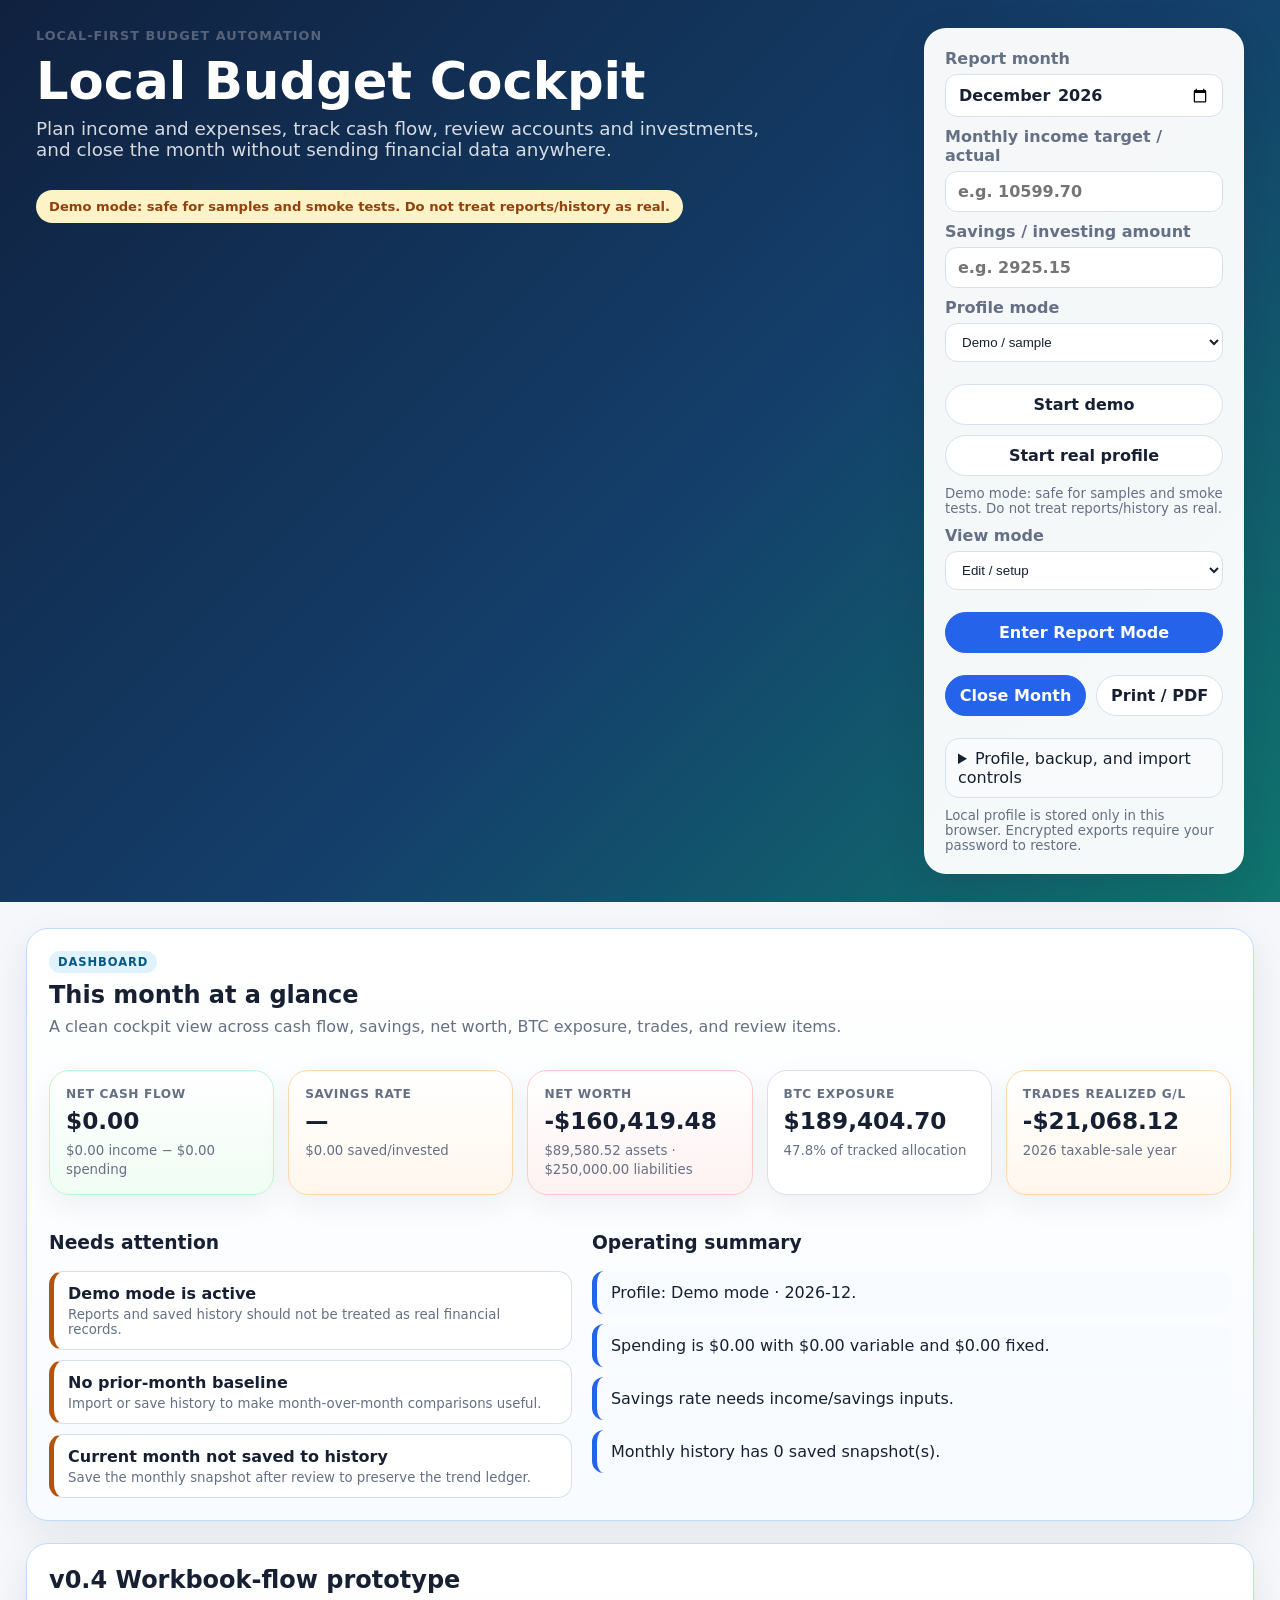
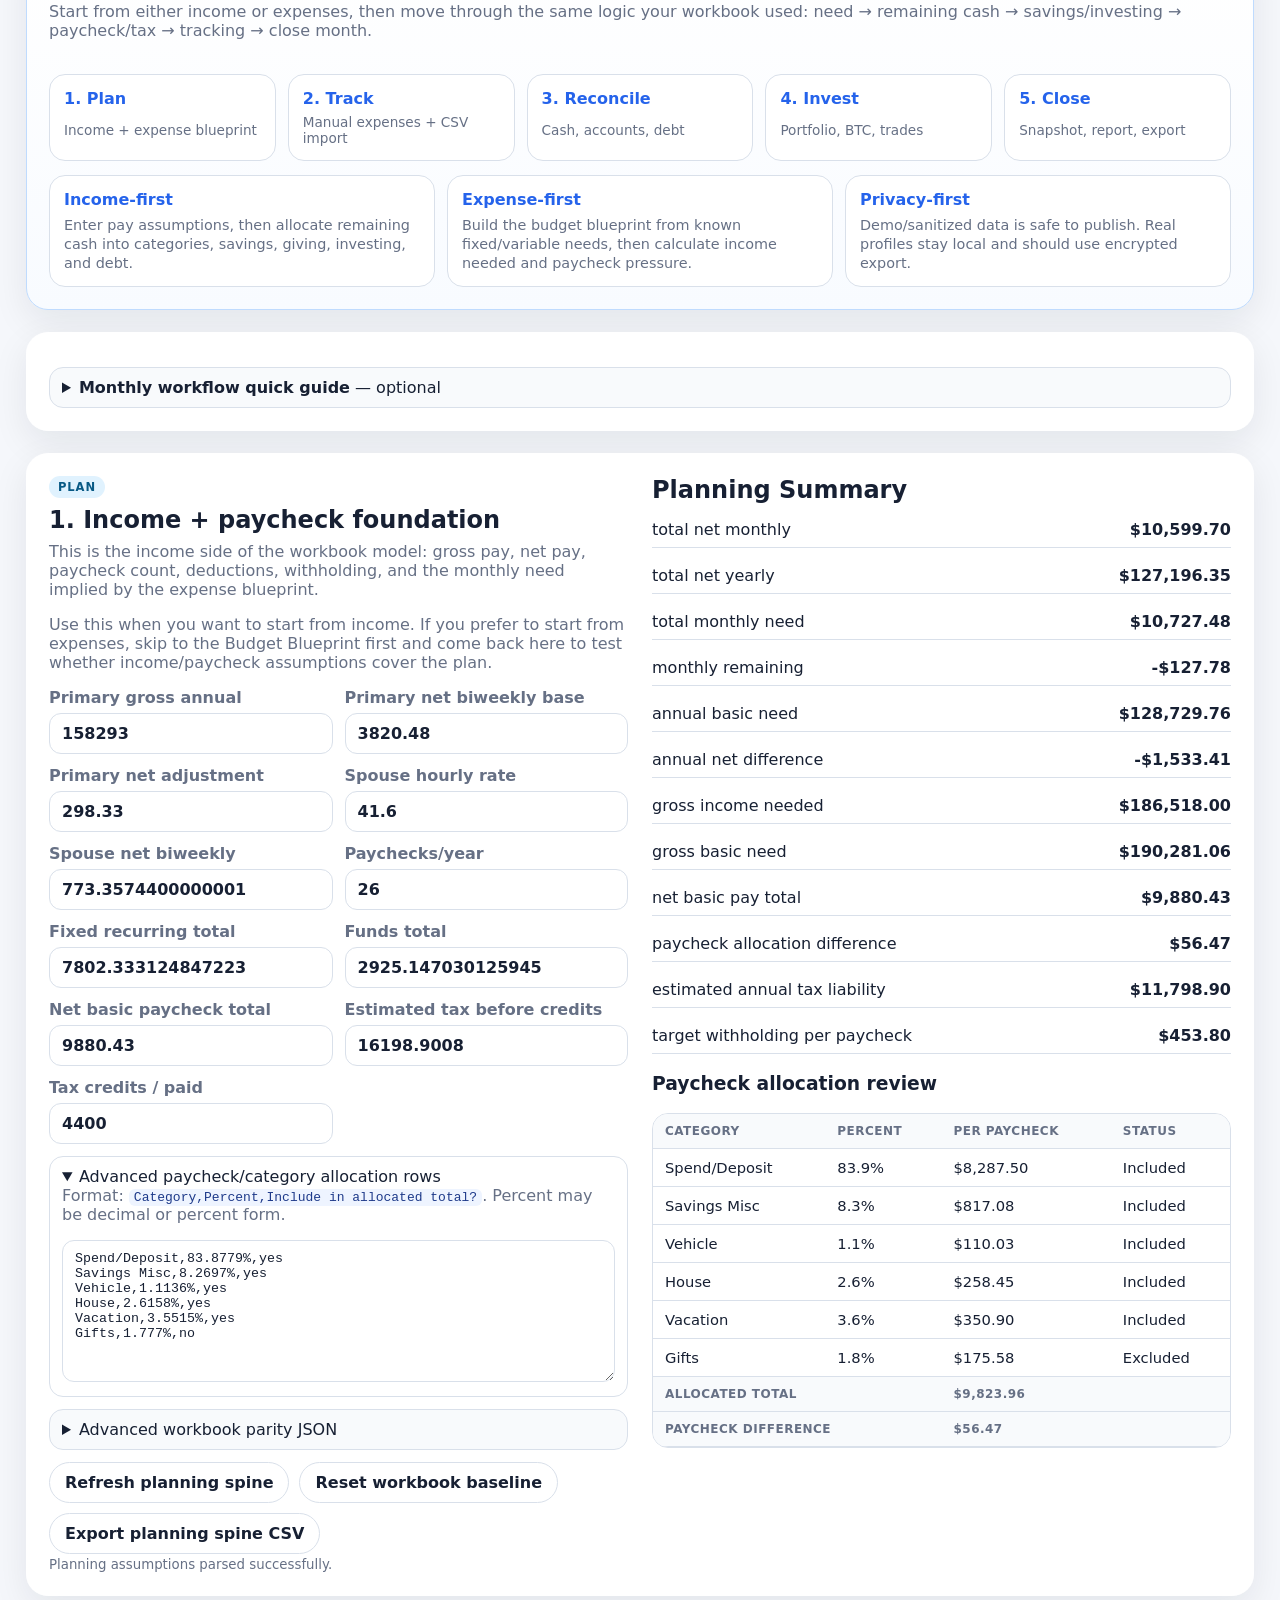
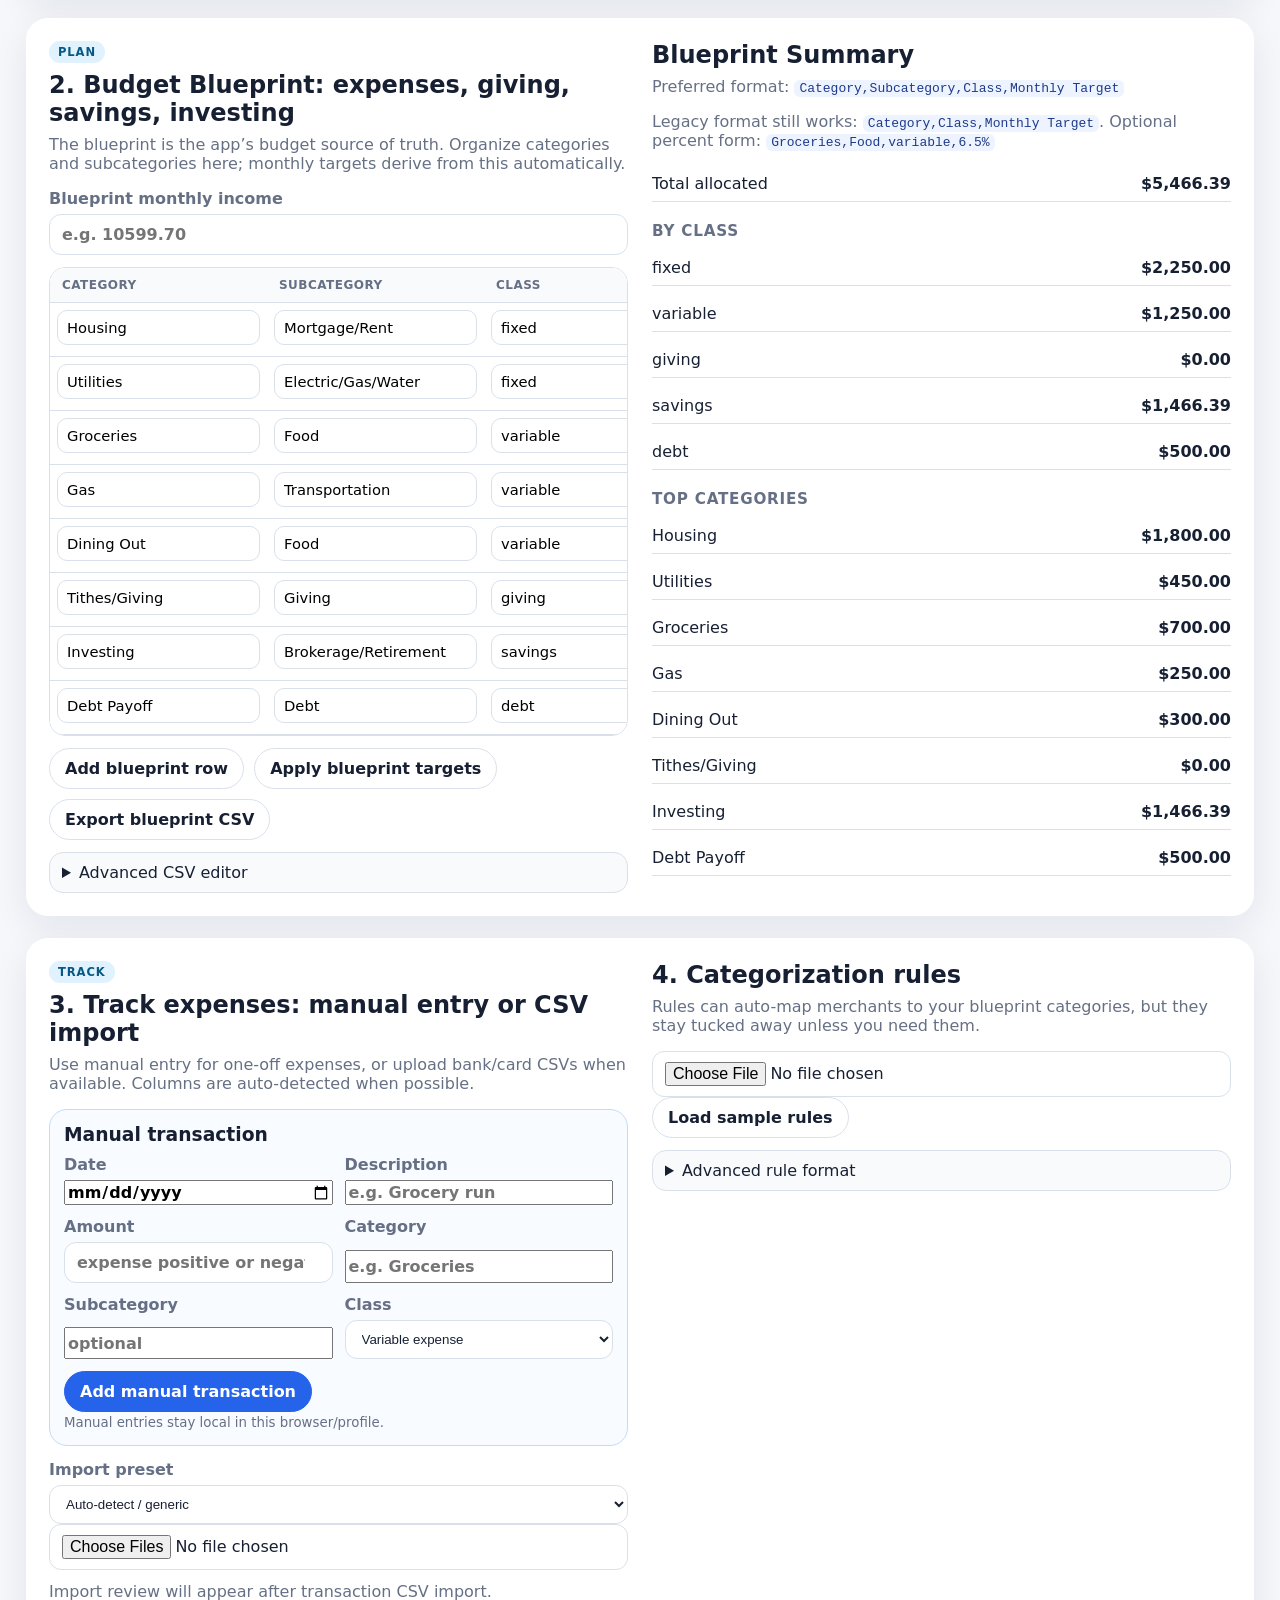
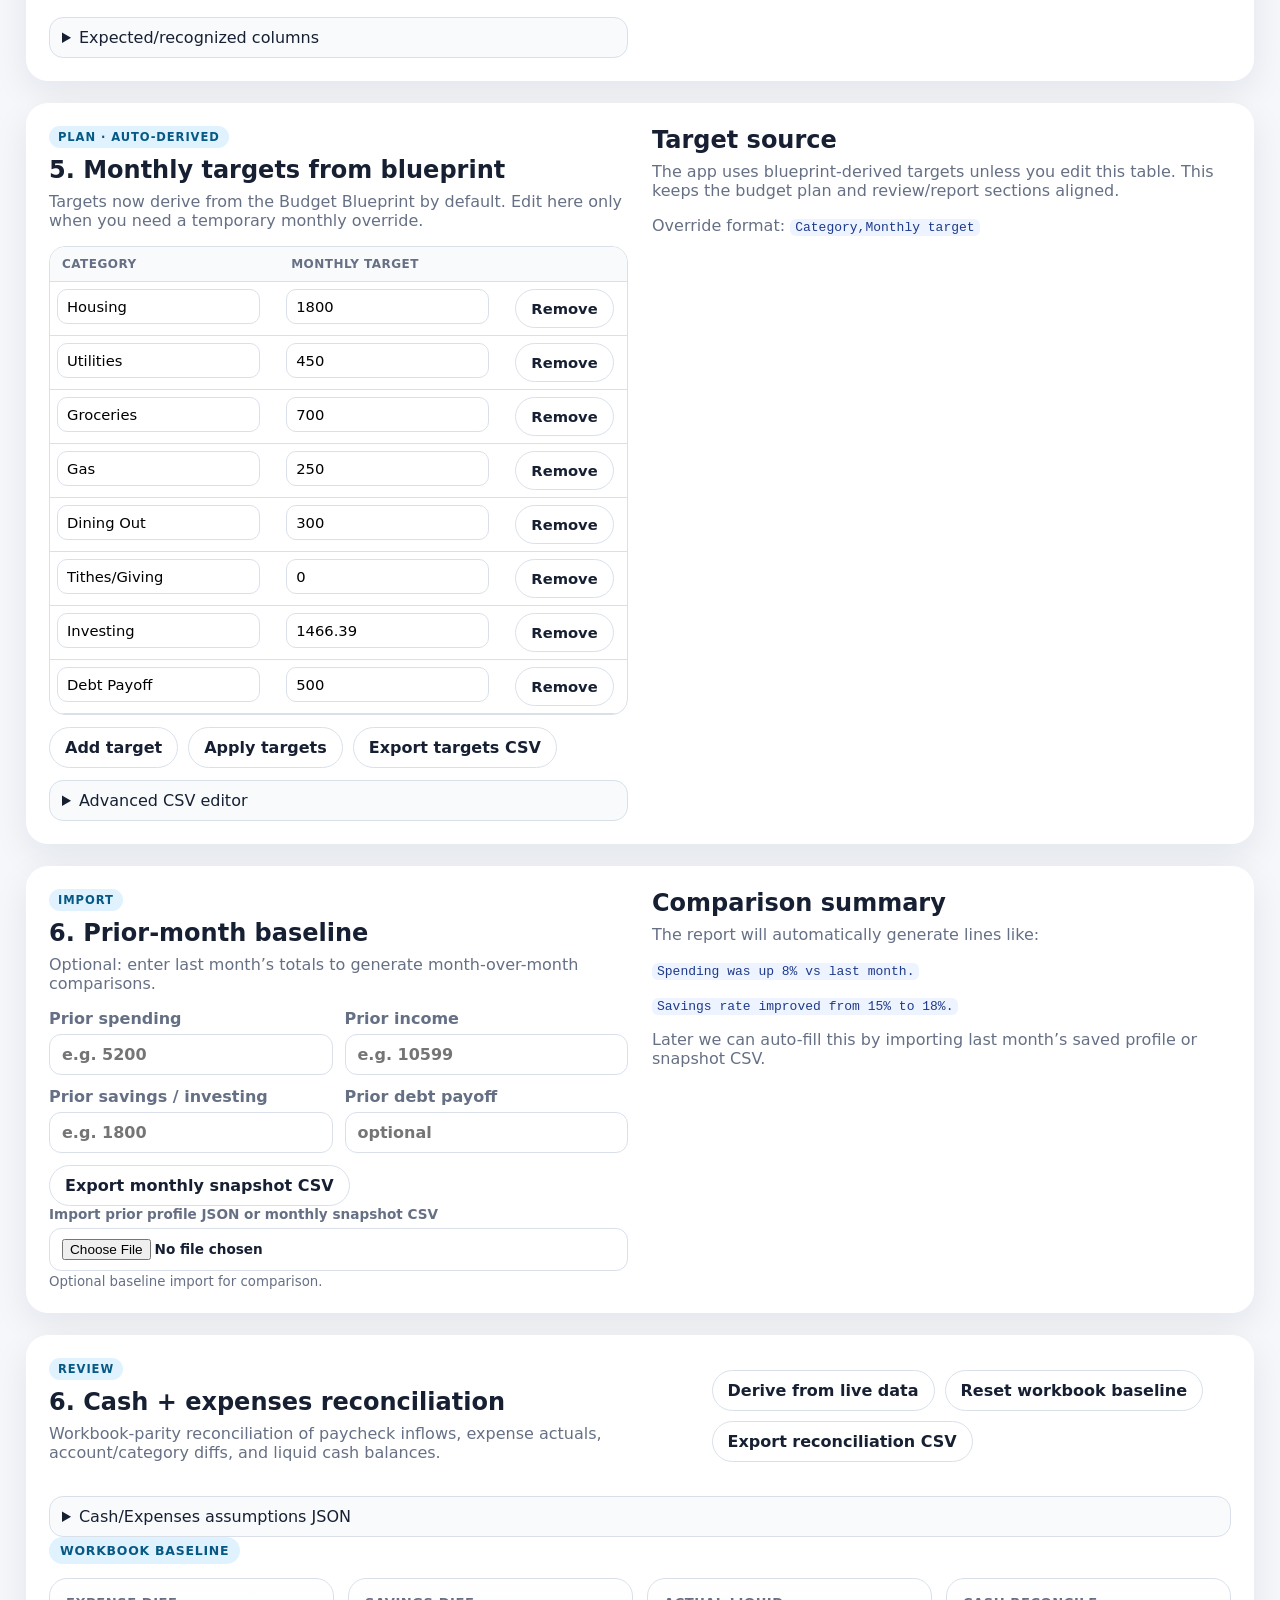
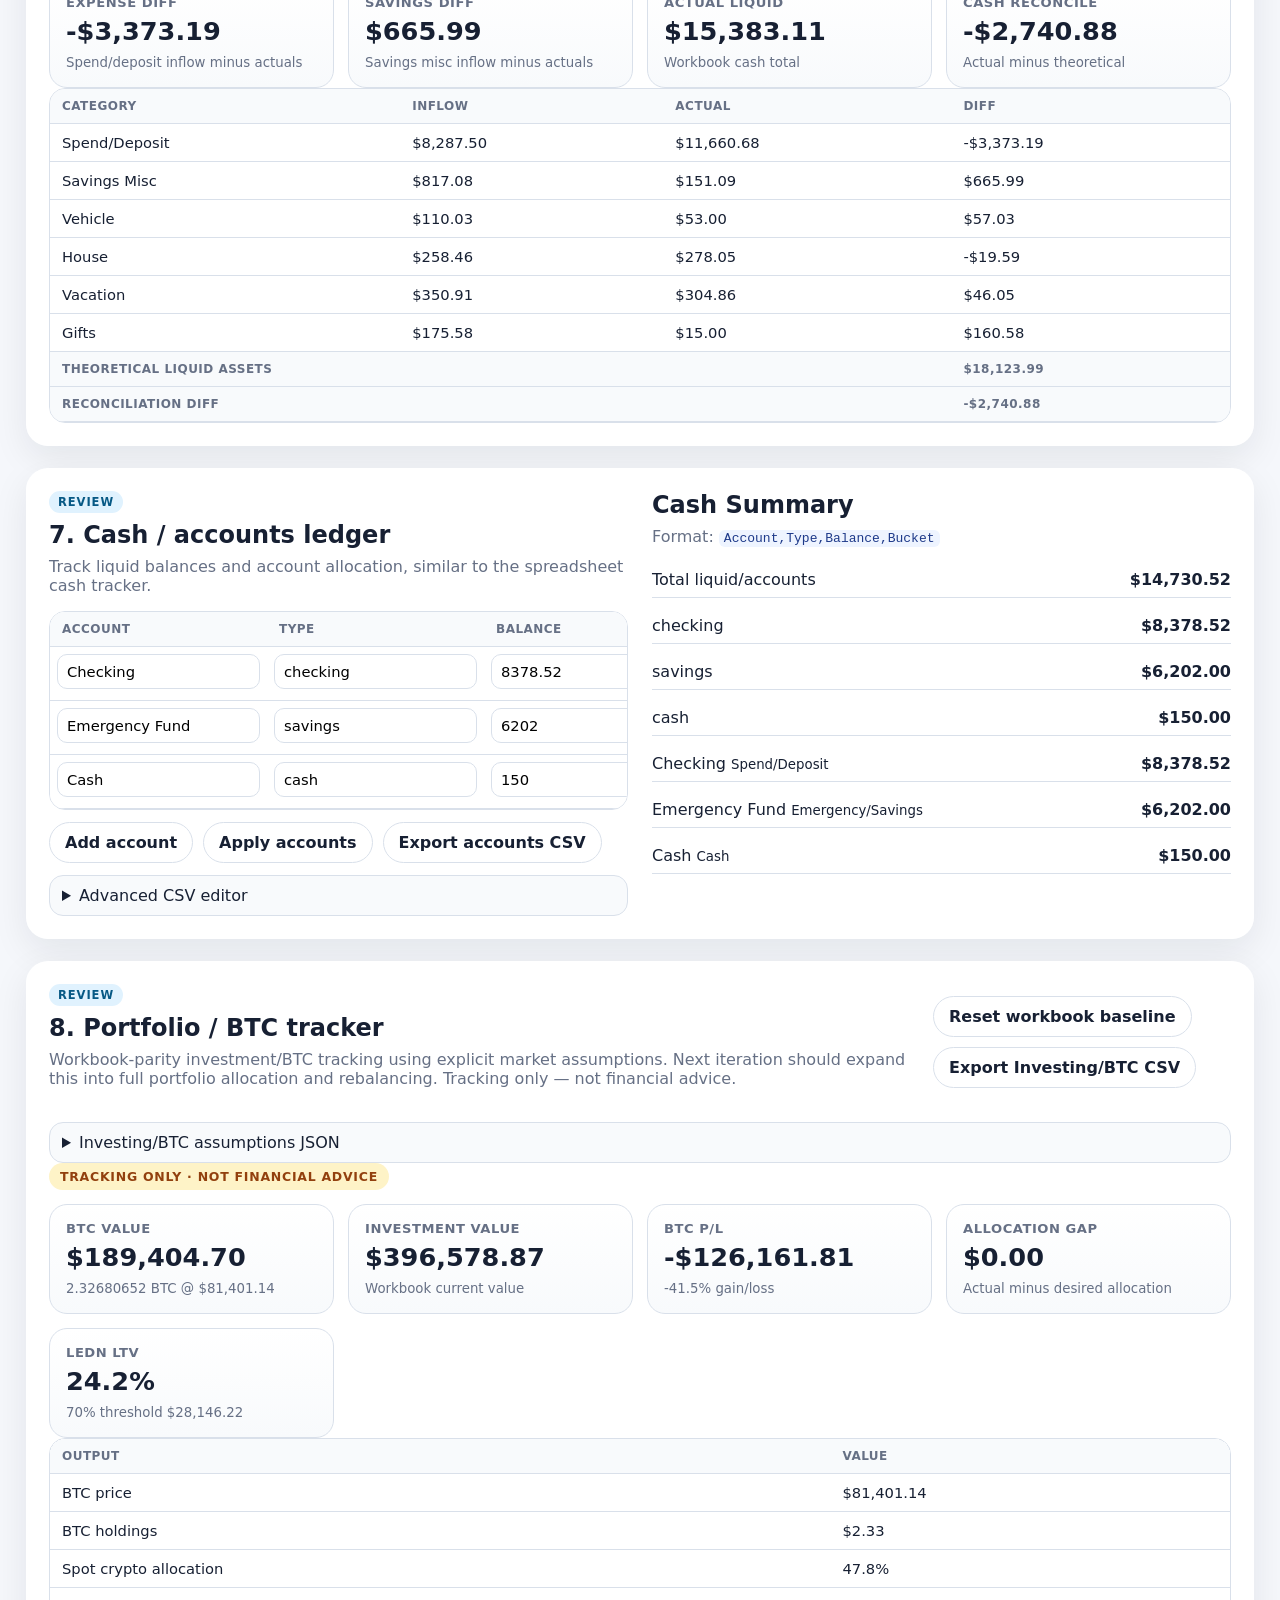
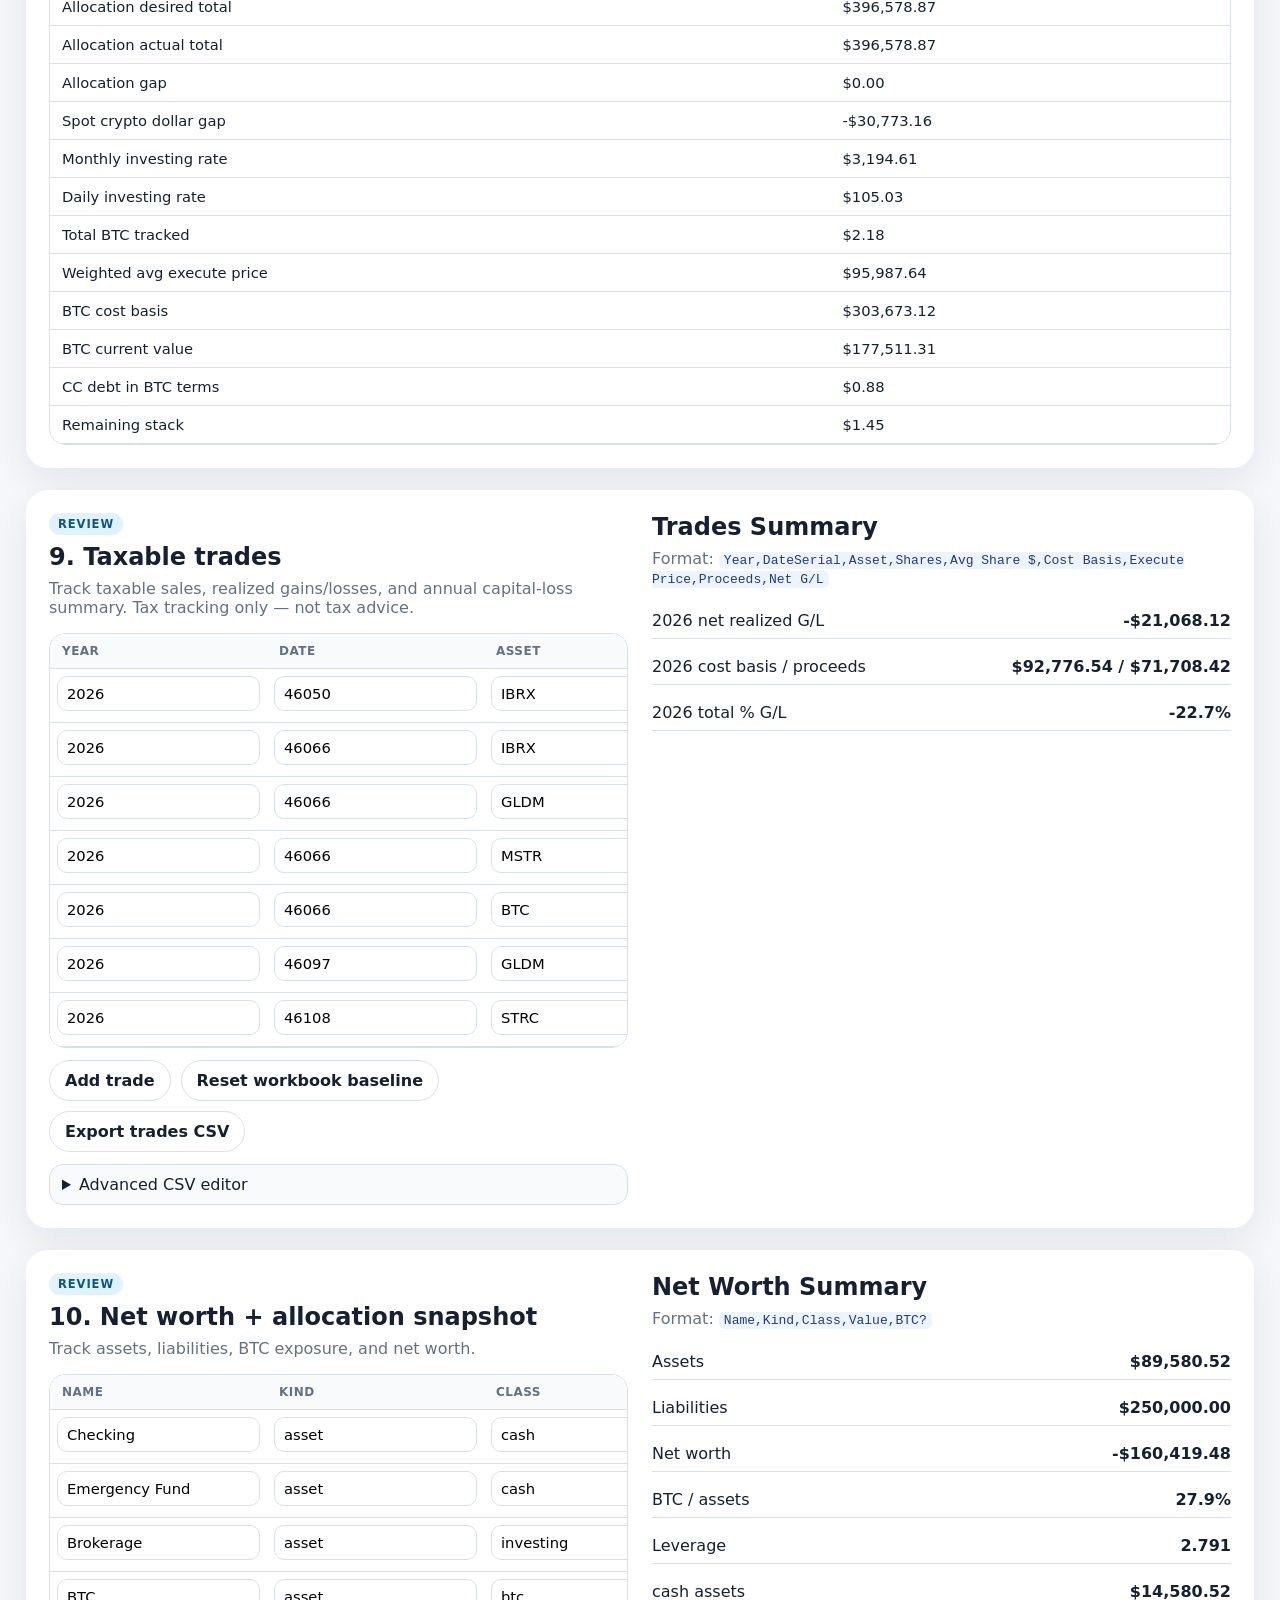
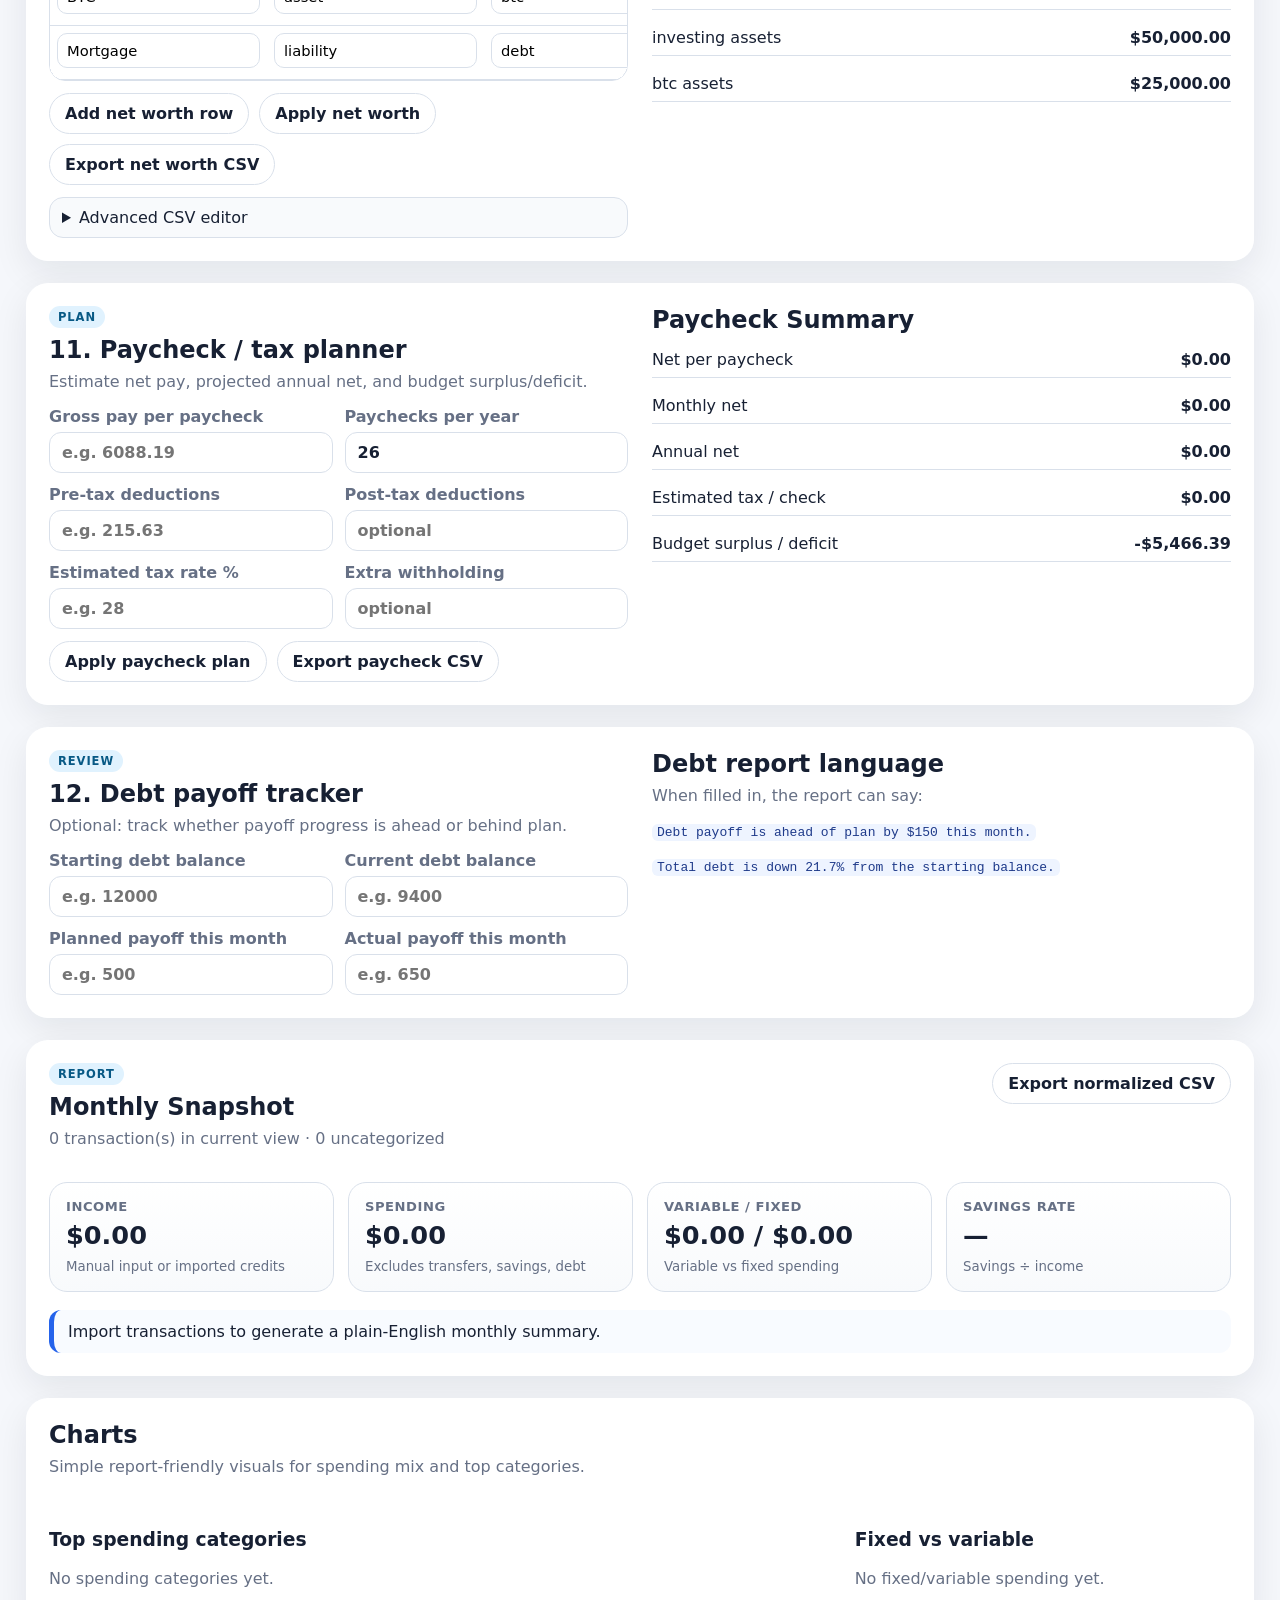
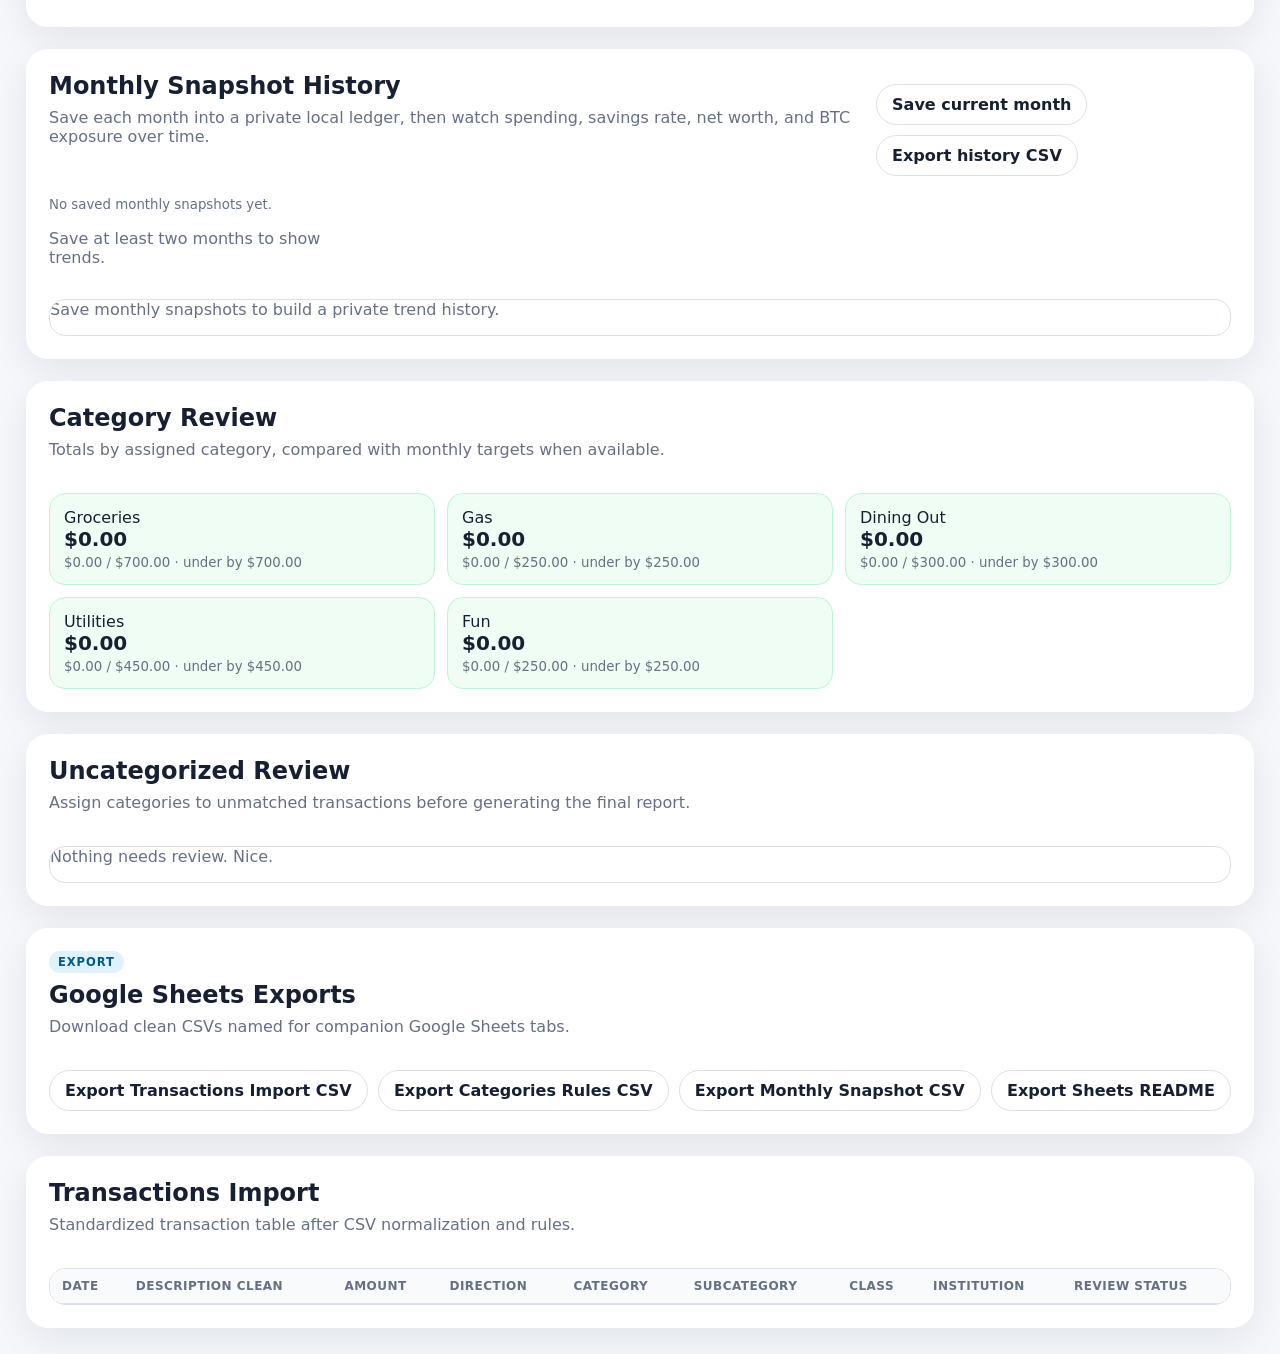
==== app/index.html @ e35a7cdb "Publish sanitized budget prototype v0.4" ====
<!doctype html>
<html lang="en">
<head>
  <meta charset="utf-8" />
  <meta name="viewport" content="width=device-width, initial-scale=1" />
  <title>Local Budget Cockpit</title>
  <link rel="stylesheet" href="./styles.css" />
</head>
<body>
  <header class="hero">
    <div>
      <p class="eyebrow">Local-first budget automation</p>
      <h1>Local Budget Cockpit</h1>
      <p class="lede">Plan income and expenses, track cash flow, review accounts and investments, and close the month without sending financial data anywhere.</p>
      <div id="profileModeBanner" class="mode-banner demo">Demo mode · sample data only</div>
    </div>
    <div class="hero-card">
      <label>Report month
        <input id="reportMonth" type="month" />
      </label>
      <label>Monthly income target / actual
        <input id="incomeInput" type="number" step="0.01" placeholder="e.g. 10599.70" />
      </label>
      <label>Savings / investing amount
        <input id="savingsInput" type="number" step="0.01" placeholder="e.g. 2925.15" />
      </label>
      <label>Profile mode
        <select id="profileModeSelect">
          <option value="demo">Demo / sample</option>
          <option value="real">Real profile</option>
          <option value="workbook_baseline">Workbook baseline</option>
        </select>
      </label>
      <div class="button-row persistence-actions">
        <button id="startDemoProfile">Start demo</button>
        <button id="startRealProfile">Start real profile</button>
      </div>
      <small id="profileModeHint" class="save-status">Demo mode is for sample data and smoke tests.</small>
      <label>View mode
        <select id="viewModeSelect">
          <option value="edit">Edit / setup</option>
          <option value="report">Report / presentation</option>
        </select>
      </label>
      <div class="button-row persistence-actions">
        <button id="enterReportMode" class="primary">Enter Report Mode</button>
        <button id="enterEditMode">Return to Edit</button>
      </div>
      <div class="button-row persistence-actions">
        <button id="closeMonth" class="primary">Close Month</button>
        <button id="printReport">Print / PDF</button>
      </div>
      <details class="hero-advanced">
        <summary>Profile, backup, and import controls</summary>
        <div class="button-row persistence-actions">
          <button id="saveLocal">Save local</button>
          <button id="loadLocal">Load local</button>
          <button id="exportProfile">Export profile</button>
        </div>
        <label>Profile encryption password
          <input id="profilePassword" type="password" autocomplete="new-password" placeholder="for encrypted export/import" />
        </label>
        <div class="button-row persistence-actions">
          <button id="exportEncryptedProfile">Export encrypted</button>
        </div>
        <label class="compact-file">Import profile JSON or encrypted profile
          <input id="importProfile" type="file" accept="application/json,.json,.encjson" />
        </label>
      </details>
      <small id="saveStatus" class="save-status">Local profile is stored only in this browser. Encrypted exports require your password to restore.</small>
    </div>
  </header>

  <main>
    <section class="panel dashboard-panel">
      <div class="section-head">
        <div>
          <p class="section-tag">Dashboard</p>
          <h2>This month at a glance</h2>
          <p>A clean cockpit view across cash flow, savings, net worth, BTC exposure, trades, and review items.</p>
        </div>
      </div>
      <div id="dashboardMetrics" class="dashboard-metrics"></div>
      <div class="dashboard-grid">
        <div>
          <h3>Needs attention</h3>
          <div id="attentionList" class="attention-list"></div>
        </div>
        <div>
          <h3>Operating summary</h3>
          <div id="operatingSummary" class="summary compact-summary"></div>
        </div>
      </div>
    </section>

    <section id="reportModeIntro" class="panel report-only">
      <div class="section-head">
        <div>
          <p class="section-tag">Report Mode</p>
          <h2>Monthly report view</h2>
          <p>This view hides setup controls and focuses on the dashboard, snapshot, charts, history, category review, and summary panels for printing or PDF export.</p>
        </div>
        <button id="reportReturnToEdit">Return to Edit Mode</button>
      </div>
    </section>

    <section class="panel workflow-overview edit-only">
      <div class="section-head">
        <div>
          <h2>v0.4 Workbook-flow prototype</h2>
          <p>Start from either income or expenses, then move through the same logic your workbook used: need → remaining cash → savings/investing → paycheck/tax → tracking → close month.</p>
        </div>
      </div>
      <div class="workflow-steps workbook-flow-nav">
        <a href="#plan-workflow"><strong>1. Plan</strong><span>Income + expense blueprint</span></a>
        <a href="#track-workflow"><strong>2. Track</strong><span>Manual expenses + CSV import</span></a>
        <a href="#review-workflow"><strong>3. Reconcile</strong><span>Cash, accounts, debt</span></a>
        <a href="#invest-workflow"><strong>4. Invest</strong><span>Portfolio, BTC, trades</span></a>
        <a href="#report-workflow"><strong>5. Close</strong><span>Snapshot, report, export</span></a>
      </div>
      <div class="flow-callouts">
        <article><strong>Income-first</strong><span>Enter pay assumptions, then allocate remaining cash into categories, savings, giving, investing, and debt.</span></article>
        <article><strong>Expense-first</strong><span>Build the budget blueprint from known fixed/variable needs, then calculate income needed and paycheck pressure.</span></article>
        <article><strong>Privacy-first</strong><span>Demo/sanitized data is safe to publish. Real profiles stay local and should use encrypted export.</span></article>
      </div>
    </section>

    <section class="panel edit-only">
      <details>
        <summary><strong>Monthly workflow quick guide</strong> — optional</summary>
        <ol>
          <li>Select the report month.</li>
          <li>Import bank/card CSVs using the closest preset.</li>
          <li>Review uncategorized transactions and assign class/category.</li>
          <li>Update category targets and debt payoff inputs if needed.</li>
          <li>Import last month’s snapshot/profile for comparisons.</li>
          <li>Generate PDF / Print, then export profile and monthly snapshot privately.</li>
        </ol>
        <p>Keep real CSVs, profiles, and PDFs private. Do not commit them to git.</p>
      </details>
    </section>

    <section id="plan-workflow" class="panel grid two workflow-section edit-only">
      <div>
        <p class="section-tag">Plan</p>
        <h2>1. Income + paycheck foundation</h2>
        <p>This is the income side of the workbook model: gross pay, net pay, paycheck count, deductions, withholding, and the monthly need implied by the expense blueprint.</p>
        <p>Use this when you want to start from income. If you prefer to start from expenses, skip to the Budget Blueprint first and come back here to test whether income/paycheck assumptions cover the plan.</p>
        <div class="mini-grid">
          <label>Primary gross annual
            <input id="planPrimaryGrossAnnual" type="number" step="0.01" />
          </label>
          <label>Primary net biweekly base
            <input id="planPrimaryNetBiweeklyBase" type="number" step="0.01" />
          </label>
          <label>Primary net adjustment
            <input id="planPrimaryNetAdjustment" type="number" step="0.01" />
          </label>
          <label>Spouse hourly rate
            <input id="planSpouseHourlyRate" type="number" step="0.01" />
          </label>
          <label>Spouse net biweekly
            <input id="planSpouseNetBiweekly" type="number" step="0.01" />
          </label>
          <label>Paychecks/year
            <input id="planPaychecksPerYear" type="number" step="0.01" />
          </label>
          <label>Fixed recurring total
            <input id="planFixedRecurringTotal" type="number" step="0.01" />
          </label>
          <label>Funds total
            <input id="planFundsTotal" type="number" step="0.01" />
          </label>
          <label>Net basic paycheck total
            <input id="planNetBasicPayTotal" type="number" step="0.01" />
          </label>
          <label>Estimated tax before credits
            <input id="planTaxBeforeCredits" type="number" step="0.01" />
          </label>
          <label>Tax credits / paid
            <input id="planTaxCreditsOrPaid" type="number" step="0.01" />
          </label>
        </div>
        <details open>
          <summary>Advanced paycheck/category allocation rows</summary>
          <p>Format: <code>Category,Percent,Include in allocated total?</code>. Percent may be decimal or percent form.</p>
          <textarea id="planningAllocationsInput" rows="8" spellcheck="false"></textarea>
        </details>
        <details>
          <summary>Advanced workbook parity JSON</summary>
          <textarea id="planningAssumptionsInput" rows="14" spellcheck="false"></textarea>
        </details>
        <div class="button-row">
          <button id="applyPlanningSpine">Refresh planning spine</button>
          <button id="resetPlanningSpine">Reset workbook baseline</button>
          <button id="exportPlanningSpine">Export planning spine CSV</button>
        </div>
        <small id="planningStatus" class="save-status">Planning assumptions are local to this browser/profile.</small>
      </div>
      <div>
        <h2>Planning Summary</h2>
        <div id="planningSpineSummary" class="blueprint-summary"></div>
        <h3>Paycheck allocation review</h3>
        <div id="planningAllocationTable" class="table-wrap"></div>
      </div>
    </section>

    <section class="panel grid two workflow-section">
      <div>
        <p class="section-tag">Plan</p>
        <h2>2. Budget Blueprint: expenses, giving, savings, investing</h2>
        <p>The blueprint is the app’s budget source of truth. Organize categories and subcategories here; monthly targets derive from this automatically.</p>
        <label>Blueprint monthly income
          <input id="blueprintIncomeInput" type="number" step="0.01" placeholder="e.g. 10599.70" />
        </label>
        <div id="blueprintEditor" class="table-wrap editor-table"></div>
        <div class="button-row">
          <button id="addBlueprintRow">Add blueprint row</button>
          <button id="applyBlueprint">Apply blueprint targets</button>
          <button id="exportBlueprint">Export blueprint CSV</button>
        </div>
        <details>
          <summary>Advanced CSV editor</summary>
          <textarea id="blueprintInput" rows="10" spellcheck="false">Housing,Mortgage/Rent,fixed,1800
Utilities,Electric/Gas/Water,fixed,450
Groceries,Food,variable,700
Gas,Transportation,variable,250
Dining Out,Food,variable,300
Tithes/Giving,Giving,giving,10%
Investing,Brokerage/Retirement,savings,1466.39
Debt Payoff,Debt,debt,500</textarea>
        </details>
      </div>
      <div>
        <h2>Blueprint Summary</h2>
        <p>Preferred format: <code>Category,Subcategory,Class,Monthly Target</code></p>
        <p>Legacy format still works: <code>Category,Class,Monthly Target</code>. Optional percent form: <code>Groceries,Food,variable,6.5%</code></p>
        <div id="blueprintSummary" class="blueprint-summary"></div>
      </div>
    </section>

    <section id="track-workflow" class="panel grid two workflow-section">
      <div>
        <p class="section-tag">Track</p>
        <h2>3. Track expenses: manual entry or CSV import</h2>
        <p>Use manual entry for one-off expenses, or upload bank/card CSVs when available. Columns are auto-detected when possible.</p>
        <div class="manual-entry-card">
          <h3>Manual transaction</h3>
          <div class="mini-grid">
            <label>Date <input id="manualTxDate" type="date" /></label>
            <label>Description <input id="manualTxDescription" type="text" placeholder="e.g. Grocery run" /></label>
            <label>Amount <input id="manualTxAmount" type="number" step="0.01" placeholder="expense positive or negative" /></label>
            <label>Category <input id="manualTxCategory" type="text" placeholder="e.g. Groceries" /></label>
            <label>Subcategory <input id="manualTxSubcategory" type="text" placeholder="optional" /></label>
            <label>Class
              <select id="manualTxClass">
                <option value="variable">Variable expense</option>
                <option value="fixed">Fixed expense</option>
                <option value="giving">Giving</option>
                <option value="savings">Savings/investing</option>
                <option value="debt">Debt</option>
                <option value="income">Income</option>
                <option value="transfer">Transfer</option>
              </select>
            </label>
          </div>
          <div class="button-row"><button id="addManualTransaction" class="primary">Add manual transaction</button></div>
          <small id="manualTxStatus" class="save-status">Manual entries stay local in this browser/profile.</small>
        </div>
        <label>Import preset
          <select id="importPreset">
            <option value="auto">Auto-detect / generic</option>
            <option value="chase_checking">Chase-style checking/card</option>
            <option value="amex">Amex-style card</option>
            <option value="capital_one">Capital One-style card</option>
            <option value="apple_card">Apple Card-style export</option>
          </select>
        </label>
        <input id="transactionFiles" type="file" accept=".csv,text/csv" multiple />
        <div id="importReview" class="import-review"></div>
        <details>
          <summary>Expected/recognized columns</summary>
          <p><code>date</code>, <code>transaction_date</code>, <code>posted_date</code>, <code>post_date</code>, <code>description</code>, <code>memo</code>, <code>name</code>, <code>payee</code>, <code>amount</code>, <code>debit</code>, <code>credit</code>, <code>account</code>, <code>institution</code></p>
        </details>
      </div>
      <div>
        <h2>4. Categorization rules</h2>
        <p>Rules can auto-map merchants to your blueprint categories, but they stay tucked away unless you need them.</p>
        <input id="rulesFile" type="file" accept=".csv,text/csv" />
        <button id="loadSampleRules">Load sample rules</button>
        <details>
          <summary>Advanced rule format</summary>
          <p><code>priority, match_type, pattern, category, subcategory, class, direction_hint, account_hint, active</code></p>
        </details>
      </div>
    </section>

    <section class="panel grid two workflow-section">
      <div>
        <p class="section-tag">Plan · Auto-derived</p>
        <h2>5. Monthly targets from blueprint</h2>
        <p>Targets now derive from the Budget Blueprint by default. Edit here only when you need a temporary monthly override.</p>
        <div id="targetsEditor" class="table-wrap editor-table"></div>
        <div class="button-row">
          <button id="addTargetRow">Add target</button>
          <button id="applyTargets">Apply targets</button>
          <button id="exportTargets">Export targets CSV</button>
        </div>
        <details>
          <summary>Advanced CSV editor</summary>
          <textarea id="targetsInput" rows="8" spellcheck="false">Groceries,700
Gas,250
Dining Out,300
Utilities,450
Fun,250</textarea>
        </details>
      </div>
      <div>
        <h2>Target source</h2>
        <p>The app uses blueprint-derived targets unless you edit this table. This keeps the budget plan and review/report sections aligned.</p>
        <p>Override format: <code>Category,Monthly target</code></p>
      </div>
    </section>

    <section class="panel grid two workflow-section">
      <div>
        <p class="section-tag">Import</p>
        <h2>6. Prior-month baseline</h2>
        <p>Optional: enter last month’s totals to generate month-over-month comparisons.</p>
        <div class="mini-grid">
          <label>Prior spending
            <input id="priorSpendingInput" type="number" step="0.01" placeholder="e.g. 5200" />
          </label>
          <label>Prior income
            <input id="priorIncomeInput" type="number" step="0.01" placeholder="e.g. 10599" />
          </label>
          <label>Prior savings / investing
            <input id="priorSavingsInput" type="number" step="0.01" placeholder="e.g. 1800" />
          </label>
          <label>Prior debt payoff
            <input id="priorDebtInput" type="number" step="0.01" placeholder="optional" />
          </label>
        </div>
        <div class="button-row">
          <button id="exportSnapshot">Export monthly snapshot CSV</button>
        </div>
        <label class="compact-file">Import prior profile JSON or monthly snapshot CSV
          <input id="importPriorBaseline" type="file" accept=".json,.csv,application/json,text/csv" />
        </label>
        <small id="priorImportStatus" class="save-status">Optional baseline import for comparison.</small>
      </div>
      <div>
        <h2>Comparison summary</h2>
        <p>The report will automatically generate lines like:</p>
        <p><code>Spending was up 8% vs last month.</code></p>
        <p><code>Savings rate improved from 15% to 18%.</code></p>
        <p>Later we can auto-fill this by importing last month’s saved profile or snapshot CSV.</p>
      </div>
    </section>

    <section id="review-workflow" class="panel workflow-section edit-only">
      <div class="section-head">
        <div>
          <p class="section-tag">Review</p>
          <h2>6. Cash + expenses reconciliation</h2>
          <p>Workbook-parity reconciliation of paycheck inflows, expense actuals, account/category diffs, and liquid cash balances.</p>
        </div>
        <div class="button-row">
          <button id="deriveCashExpenses">Derive from live data</button>
          <button id="resetCashExpenses">Reset workbook baseline</button>
          <button id="exportCashExpenses">Export reconciliation CSV</button>
        </div>
      </div>
      <details>
        <summary>Cash/Expenses assumptions JSON</summary>
        <textarea id="cashExpensesAssumptionsInput" rows="12" spellcheck="false"></textarea>
        <small id="cashExpensesStatus" class="save-status">Cash/Expenses assumptions are local to this browser/profile.</small>
      </details>
      <div id="cashExpensesSourceBadge" class="source-badge">Workbook baseline</div>
      <div id="cashExpensesSummary" class="metrics"></div>
      <div id="cashExpensesTable" class="table-wrap"></div>
    </section>

    <section class="panel grid two workflow-section edit-only">
      <div>
        <p class="section-tag">Review</p>
        <h2>7. Cash / accounts ledger</h2>
        <p>Track liquid balances and account allocation, similar to the spreadsheet cash tracker.</p>
        <div id="accountsEditor" class="table-wrap editor-table"></div>
        <div class="button-row">
          <button id="addAccountRow">Add account</button>
          <button id="applyAccounts">Apply accounts</button>
          <button id="exportAccounts">Export accounts CSV</button>
        </div>
        <details>
          <summary>Advanced CSV editor</summary>
          <textarea id="accountsInput" rows="8" spellcheck="false">Checking,checking,8378.52,Spend/Deposit
Emergency Fund,savings,6202,Emergency/Savings
Cash,cash,150,Cash</textarea>
        </details>
      </div>
      <div>
        <h2>Cash Summary</h2>
        <p>Format: <code>Account,Type,Balance,Bucket</code></p>
        <div id="cashSummary" class="blueprint-summary"></div>
      </div>
    </section>

    <section id="invest-workflow" class="panel workflow-section report-summary-section">
      <div class="section-head">
        <div>
          <p class="section-tag">Review</p>
          <h2>8. Portfolio / BTC tracker</h2>
          <p>Workbook-parity investment/BTC tracking using explicit market assumptions. Next iteration should expand this into full portfolio allocation and rebalancing. Tracking only — not financial advice.</p>
        </div>
        <div class="button-row">
          <button id="resetInvestingBtc">Reset workbook baseline</button>
          <button id="exportInvestingBtc">Export Investing/BTC CSV</button>
        </div>
      </div>
      <details>
        <summary>Investing/BTC assumptions JSON</summary>
        <textarea id="investingBtcAssumptionsInput" rows="12" spellcheck="false"></textarea>
        <small id="investingBtcStatus" class="save-status">Investing/BTC assumptions are local tracking inputs, not market advice.</small>
      </details>
      <div class="source-badge manual">Tracking only · not financial advice</div>
      <div id="investingBtcSummary" class="metrics"></div>
      <div id="investingBtcTable" class="table-wrap"></div>
    </section>

    <section class="panel grid two workflow-section report-summary-section">
      <div>
        <p class="section-tag">Review</p>
        <h2>9. Taxable trades</h2>
        <p>Track taxable sales, realized gains/losses, and annual capital-loss summary. Tax tracking only — not tax advice.</p>
        <div id="tradesEditor" class="table-wrap editor-table"></div>
        <div class="button-row">
          <button id="addTradeRow">Add trade</button>
          <button id="resetTrades">Reset workbook baseline</button>
          <button id="exportTrades">Export trades CSV</button>
        </div>
        <details>
          <summary>Advanced CSV editor</summary>
          <textarea id="tradesInput" rows="9" spellcheck="false">Year,DateSerial,Asset,Shares,Avg Share $,Cost Basis,Execute Price,Proceeds,Net G/L
2026,46050,IBRX,720,4.85,,6.04,4435.06,
2026,46066,IBRX,220,4.85,1067,7.12,1566.36,
2026,46066,GLDM,28.475499,,2446.77,99.26,2826.48,379.71
2026,46066,MSTR,11.162969,154.91577554322689,1729.32,133.15,1486.35,-242.97
2026,46066,BTC,0.68855345,102816.47,, ,47265.46,
2026,46097,GLDM,67,85.93,5757.31,99.16,,
2026,46108,STRC,75,99.86,7489.5,99.8,7484.99,-4.51</textarea>
        </details>
      </div>
      <div>
        <h2>Trades Summary</h2>
        <p>Format: <code>Year,DateSerial,Asset,Shares,Avg Share $,Cost Basis,Execute Price,Proceeds,Net G/L</code></p>
        <div id="tradesSummary" class="blueprint-summary"></div>
      </div>
    </section>

    <section class="panel grid two workflow-section report-summary-section">
      <div>
        <p class="section-tag">Review</p>
        <h2>10. Net worth + allocation snapshot</h2>
        <p>Track assets, liabilities, BTC exposure, and net worth.</p>
        <div id="netWorthEditor" class="table-wrap editor-table"></div>
        <div class="button-row">
          <button id="addNetWorthRow">Add net worth row</button>
          <button id="applyNetWorth">Apply net worth</button>
          <button id="exportNetWorth">Export net worth CSV</button>
        </div>
        <details>
          <summary>Advanced CSV editor</summary>
          <textarea id="netWorthInput" rows="9" spellcheck="false">Checking,asset,cash,8378.52,no
Emergency Fund,asset,cash,6202,no
Brokerage,asset,investing,50000,no
BTC,asset,btc,25000,yes
Mortgage,liability,debt,250000,no</textarea>
        </details>
      </div>
      <div>
        <h2>Net Worth Summary</h2>
        <p>Format: <code>Name,Kind,Class,Value,BTC?</code></p>
        <div id="netWorthSummary" class="blueprint-summary"></div>
      </div>
    </section>

    <section class="panel grid two workflow-section edit-only">
      <div>
        <p class="section-tag">Plan</p>
        <h2>11. Paycheck / tax planner</h2>
        <p>Estimate net pay, projected annual net, and budget surplus/deficit.</p>
        <div class="mini-grid">
          <label>Gross pay per paycheck
            <input id="payGrossInput" type="number" step="0.01" placeholder="e.g. 6088.19" />
          </label>
          <label>Paychecks per year
            <input id="paychecksInput" type="number" step="0.01" value="26" />
          </label>
          <label>Pre-tax deductions
            <input id="payPretaxInput" type="number" step="0.01" placeholder="e.g. 215.63" />
          </label>
          <label>Post-tax deductions
            <input id="payPosttaxInput" type="number" step="0.01" placeholder="optional" />
          </label>
          <label>Estimated tax rate %
            <input id="payTaxRateInput" type="number" step="0.01" placeholder="e.g. 28" />
          </label>
          <label>Extra withholding
            <input id="payExtraWithholdingInput" type="number" step="0.01" placeholder="optional" />
          </label>
        </div>
        <div class="button-row">
          <button id="applyPaycheck">Apply paycheck plan</button>
          <button id="exportPaycheck">Export paycheck CSV</button>
        </div>
      </div>
      <div>
        <h2>Paycheck Summary</h2>
        <div id="paycheckSummary" class="blueprint-summary"></div>
      </div>
    </section>

    <section class="panel grid two workflow-section edit-only">
      <div>
        <p class="section-tag">Review</p>
        <h2>12. Debt payoff tracker</h2>
        <p>Optional: track whether payoff progress is ahead or behind plan.</p>
        <div class="mini-grid">
          <label>Starting debt balance
            <input id="debtStartInput" type="number" step="0.01" placeholder="e.g. 12000" />
          </label>
          <label>Current debt balance
            <input id="debtCurrentInput" type="number" step="0.01" placeholder="e.g. 9400" />
          </label>
          <label>Planned payoff this month
            <input id="debtPlannedInput" type="number" step="0.01" placeholder="e.g. 500" />
          </label>
          <label>Actual payoff this month
            <input id="debtActualInput" type="number" step="0.01" placeholder="e.g. 650" />
          </label>
        </div>
      </div>
      <div>
        <h2>Debt report language</h2>
        <p>When filled in, the report can say:</p>
        <p><code>Debt payoff is ahead of plan by $150 this month.</code></p>
        <p><code>Total debt is down 21.7% from the starting balance.</code></p>
      </div>
    </section>

    <section id="report-workflow" class="panel workflow-section">
      <div class="section-head">
        <div>
          <p class="section-tag">Report</p>
          <h2>Monthly Snapshot</h2>
          <p id="snapshotSubtitle">Import transactions to generate a snapshot.</p>
        </div>
        <button id="exportNormalized">Export normalized CSV</button>
      </div>
      <div id="metrics" class="metrics"></div>
      <div id="summary" class="summary"></div>
    </section>

    <section class="panel">
      <div class="section-head">
        <div>
          <h2>Charts</h2>
          <p>Simple report-friendly visuals for spending mix and top categories.</p>
        </div>
      </div>
      <div class="chart-grid">
        <div>
          <h3>Top spending categories</h3>
          <div id="categoryChart" class="bar-chart"></div>
        </div>
        <div>
          <h3>Fixed vs variable</h3>
          <div id="mixChart" class="mix-chart"></div>
        </div>
      </div>
    </section>

    <section class="panel">
      <div class="section-head">
        <div>
          <h2>Monthly Snapshot History</h2>
          <p>Save each month into a private local ledger, then watch spending, savings rate, net worth, and BTC exposure over time.</p>
        </div>
        <div class="button-row">
          <button id="saveSnapshotHistory">Save current month</button>
          <button id="exportSnapshotHistory">Export history CSV</button>
        </div>
      </div>
      <small id="snapshotHistoryStatus" class="save-status">No saved monthly snapshots yet.</small>
      <div id="trendChart" class="trend-grid"></div>
      <div id="snapshotLedgerTable" class="table-wrap"></div>
    </section>

    <section class="panel">
      <div class="section-head">
        <div>
          <h2>Category Review</h2>
          <p>Totals by assigned category, compared with monthly targets when available.</p>
        </div>
      </div>
      <div id="categoryTable"></div>
    </section>

    <section class="panel edit-only">
      <div class="section-head">
        <div>
          <h2>Uncategorized Review</h2>
          <p>Assign categories to unmatched transactions before generating the final report.</p>
        </div>
      </div>
      <div id="reviewTable" class="table-wrap"></div>
    </section>

    <section id="export-workflow" class="panel workflow-section edit-only">
      <div class="section-head">
        <div>
          <p class="section-tag">Export</p>
          <h2>Google Sheets Exports</h2>
          <p>Download clean CSVs named for companion Google Sheets tabs.</p>
        </div>
      </div>
      <div class="button-row sheets-actions">
        <button id="exportSheetsTransactions">Export Transactions Import CSV</button>
        <button id="exportSheetsRules">Export Categories Rules CSV</button>
        <button id="exportSheetsSnapshot">Export Monthly Snapshot CSV</button>
        <button id="exportSheetsReadme">Export Sheets README</button>
      </div>
    </section>

    <section class="panel edit-only">
      <div class="section-head">
        <div>
          <h2>Transactions Import</h2>
          <p>Standardized transaction table after CSV normalization and rules.</p>
        </div>
      </div>
      <div class="table-wrap"><table id="transactionsTable"></table></div>
    </section>
  </main>

  <template id="metricTemplate">
    <article class="metric"><span></span><strong></strong><small></small></article>
  </template>

  <script src="./planning-engine.js"></script>
  <script src="./cash-expenses-engine.js"></script>
  <script src="./investing-btc-engine.js"></script>
  <script src="./trades-engine.js"></script>
  <script src="./app.js"></script>
</body>
</html>
---- app/styles.css ----
:root {
  color-scheme: light;
  --bg: #f5f7fb;
  --panel: #ffffff;
  --ink: #172033;
  --muted: #667085;
  --line: #d9e0ea;
  --accent: #2563eb;
  --accent-2: #0f766e;
  --warn: #b45309;
  --bad: #b91c1c;
  --good: #047857;
  font-family: Inter, ui-sans-serif, system-ui, -apple-system, BlinkMacSystemFont, "Segoe UI", sans-serif;
}
* { box-sizing: border-box; }
body { margin: 0; background: var(--bg); color: var(--ink); }
.hero { display: grid; grid-template-columns: minmax(0, 1fr) 360px; gap: 24px; padding: 40px; background: linear-gradient(135deg, #10213f, #143f6b 55%, #0f766e); color: white; }
.eyebrow { text-transform: uppercase; letter-spacing: .08em; font-size: .8rem; opacity: .82; font-weight: 800; }
h1 { font-size: clamp(2rem, 4vw, 4rem); margin: 0 0 12px; line-height: .98; }
h2 { margin: 0 0 8px; }
.lede { max-width: 760px; font-size: 1.15rem; opacity: .9; }
.hero-card, .panel { background: rgba(255,255,255,.96); color: var(--ink); border: 1px solid rgba(255,255,255,.35); border-radius: 22px; box-shadow: 0 24px 70px rgba(15, 23, 42, .14); }
.hero-card { padding: 20px; display: grid; gap: 14px; }
label { display: grid; gap: 6px; font-weight: 700; color: var(--muted); }
input, button { font: inherit; }
input[type="number"], input[type="month"], input[type="file"], textarea, select { width: 100%; padding: 10px 12px; border: 1px solid var(--line); border-radius: 12px; background: white; color: var(--ink); }
textarea { font-family: ui-monospace, SFMono-Regular, Menlo, monospace; resize: vertical; }
button { border: 1px solid var(--line); border-radius: 999px; padding: 10px 15px; background: white; color: var(--ink); cursor: pointer; font-weight: 800; }
button.primary { background: var(--accent); color: white; border-color: var(--accent); }
.button-row { display: flex; gap: 10px; flex-wrap: wrap; margin-top: 12px; }
.persistence-actions button, .sheets-actions button { flex: 1 1 auto; padding-inline: 10px; }
.compact-file { font-size: .85rem; }
.save-status { color: var(--muted); }
main { padding: 26px; display: grid; gap: 22px; max-width: 1280px; margin: 0 auto; }
.panel { padding: 22px; min-width: 0; }
.grid > *, .dashboard-grid > *, .chart-grid > * { min-width: 0; }
.report-only { display: none; }
body.report-mode .edit-only { display: none !important; }
body.report-mode .report-only { display: block; }
body.report-mode .report-summary-section textarea,
body.report-mode .report-summary-section details,
body.report-mode .report-summary-section .button-row,
body.report-mode .report-summary-section > div:first-child > p:not(.section-tag) { display: none !important; }
body.report-mode .hero-card label,
body.report-mode .hero-card .persistence-actions,
body.report-mode #saveStatus { display: none !important; }
body.report-mode .hero-card label:has(#viewModeSelect) { display: grid !important; }
body.report-mode #printReport,
body.report-mode #enterEditMode { display: inline-block !important; }
body.report-mode #enterReportMode,
body.report-mode #closeMonth { display: none !important; }
body.report-mode .hero { padding-block: 30px; }
body.report-mode main { max-width: 1120px; }
body.report-mode .panel { box-shadow: 0 12px 34px rgba(15,23,42,.08); }
body.report-mode .workflow-section { display: none; }
body.report-mode .dashboard-panel,
body.report-mode .report-summary-section,
body.report-mode #report-workflow { display: block; }
body.edit-mode #enterEditMode { display: none; }
.grid.two { display: grid; grid-template-columns: 1fr 1fr; gap: 24px; }
.section-head { display: flex; justify-content: space-between; gap: 16px; align-items: start; margin-bottom: 18px; }
p { color: var(--muted); margin-top: 0; }
code { background: #eef4ff; color: #1e3a8a; padding: 1px 5px; border-radius: 6px; }
.mini-grid { display: grid; grid-template-columns: repeat(2, minmax(0, 1fr)); gap: 12px; }
.workflow-overview { background: linear-gradient(180deg, #fff, #f8fbff); }
.workflow-steps { display: grid; grid-template-columns: repeat(5, minmax(0, 1fr)); gap: 12px; }
.workflow-steps a { display: grid; gap: 6px; padding: 14px; border: 1px solid var(--line); border-radius: 16px; background: white; color: var(--ink); text-decoration: none; }
.workflow-steps a strong { color: var(--accent); }
.workflow-steps a span { color: var(--muted); font-size: .85rem; }
.section-tag { display: inline-block; margin: 0 0 8px; padding: 4px 9px; border-radius: 999px; background: #e0f2fe; color: #075985; font-size: .72rem; font-weight: 900; text-transform: uppercase; letter-spacing: .08em; }
.source-badge { display:inline-block; margin: 0 0 14px; padding: 6px 11px; border-radius: 999px; background:#f1f5f9; color:#334155; font-size:.78rem; font-weight:900; text-transform:uppercase; letter-spacing:.06em; }
.source-badge.derived { background:#dcfce7; color:#166534; }
.source-badge.manual { background:#fef3c7; color:#92400e; }
.source-badge.baseline { background:#e0f2fe; color:#075985; }
.mode-banner { display:inline-block; margin-top: 12px; padding: 9px 13px; border-radius: 999px; font-weight: 900; font-size: .82rem; }
.mode-banner.demo, .mode-chip.demo { background:#fef3c7; color:#92400e; }
.mode-banner.real, .mode-chip.real { background:#dcfce7; color:#166534; }
.mode-banner.workbook_baseline, .mode-chip.workbook_baseline { background:#e0f2fe; color:#075985; }
.mode-chip { display:inline-block; padding: 4px 8px; border-radius: 999px; font-size:.72rem; font-weight:900; white-space:nowrap; }
.blueprint-summary { display: grid; gap: 10px; }
.blueprint-row { display: flex; justify-content: space-between; gap: 12px; border-bottom: 1px solid var(--line); padding: 8px 0; }
.blueprint-row strong { color: var(--ink); }
.metrics { display: grid; grid-template-columns: repeat(4, minmax(0, 1fr)); gap: 14px; }
.dashboard-panel { background: linear-gradient(180deg, #ffffff, #f8fbff); border-color: #bfdbfe; }
.dashboard-metrics { display:grid; grid-template-columns: repeat(5, minmax(0, 1fr)); gap: 14px; }
.dashboard-card { border: 1px solid var(--line); border-radius: 20px; padding: 16px; background: white; box-shadow: 0 10px 30px rgba(15,23,42,.06); }
.dashboard-card span { color: var(--muted); display:block; font-weight:900; font-size:.76rem; text-transform:uppercase; letter-spacing:.05em; }
.dashboard-card strong { display:block; font-size:1.45rem; margin:6px 0; }
.dashboard-card small { color: var(--muted); }
.dashboard-card.good { border-color:#bbf7d0; background:linear-gradient(180deg,#fff,#f0fdf4); }
.dashboard-card.warn { border-color:#fed7aa; background:linear-gradient(180deg,#fff,#fff7ed); }
.dashboard-card.bad { border-color:#fecaca; background:linear-gradient(180deg,#fff,#fef2f2); }
.dashboard-grid { display:grid; grid-template-columns: .9fr 1.1fr; gap: 20px; margin-top: 18px; }
.attention-list { display:grid; gap:10px; }
.attention-item { border:1px solid var(--line); border-left-width:5px; border-radius:14px; padding:12px 14px; background:white; }
.attention-item strong { display:block; }
.attention-item small { color:var(--muted); display:block; margin-top:4px; }
.attention-item.good { border-left-color:var(--good); }
.attention-item.warn { border-left-color:var(--warn); }
.attention-item.bad { border-left-color:var(--bad); }
.import-review { margin-top: 12px; }
.import-review-card { border:1px solid var(--line); border-radius:16px; padding:14px; background:#f8fafc; }
.import-review-card strong { display:block; margin-bottom:10px; }
.import-review-card ul { margin:10px 0 0; color:var(--warn); }
.compact-summary { margin-top:0; }
.metric { border: 1px solid var(--line); border-radius: 18px; padding: 16px; background: linear-gradient(180deg, #fff, #f8fafc); }
.metric span { color: var(--muted); display: block; font-weight: 800; font-size: .82rem; text-transform: uppercase; letter-spacing: .04em; }
.metric strong { display: block; font-size: 1.6rem; margin: 6px 0; }
.metric small { color: var(--muted); }
.summary { margin-top: 18px; display: grid; gap: 10px; }
.summary p { margin: 0; padding: 12px 14px; border-left: 5px solid var(--accent); background: #f8fbff; border-radius: 12px; color: var(--ink); }
.table-wrap { overflow: auto; border: 1px solid var(--line); border-radius: 16px; -webkit-overflow-scrolling: touch; background: white; }
.table-wrap::after { content: 'Swipe table sideways if needed'; display: none; position: sticky; left: 0; bottom: 0; padding: 7px 10px; background: linear-gradient(90deg, #eff6ff, #ffffff); color: var(--muted); font-size: .78rem; font-weight: 800; border-top: 1px solid var(--line); }
.editor-table { margin: 12px 0; background: white; }
.editor-table input { min-width: 96px; padding: 8px 9px; border: 1px solid var(--line); border-radius: 10px; }
.editor-table td { padding: 7px; }
table { width: 100%; border-collapse: collapse; font-size: .92rem; }
th, td { padding: 10px 12px; border-bottom: 1px solid var(--line); text-align: left; vertical-align: top; }
th { position: sticky; top: 0; background: #f8fafc; color: var(--muted); text-transform: uppercase; letter-spacing: .04em; font-size: .75rem; }
tr.uncategorized td { background: #fff7ed; }
.chart-grid { display: grid; grid-template-columns: 1.35fr .65fr; gap: 24px; align-items: start; }
.bar-chart { display: grid; gap: 10px; }
.bar-row { display: grid; grid-template-columns: minmax(120px, 190px) 1fr 92px; gap: 10px; align-items: center; }
.bar-label { font-weight: 800; color: var(--ink); overflow: hidden; text-overflow: ellipsis; white-space: nowrap; }
.bar-track { height: 16px; border-radius: 999px; background: #e5e7eb; overflow: hidden; }
.bar-fill { height: 100%; border-radius: inherit; background: linear-gradient(90deg, var(--accent), var(--accent-2)); min-width: 2px; }
.bar-value { text-align: right; color: var(--muted); font-weight: 800; }
.mix-stack { display: flex; height: 48px; border-radius: 16px; overflow: hidden; border: 1px solid var(--line); background: #e5e7eb; }
.mix-segment { display: grid; place-items: center; color: white; font-weight: 900; min-width: 0; }
.mix-fixed { background: #1d4ed8; }
.mix-variable { background: #0f766e; }
.mix-legend { display: grid; gap: 8px; margin-top: 12px; color: var(--muted); }
.legend-dot { display:inline-block; width: 10px; height: 10px; border-radius: 999px; margin-right: 6px; }
.trend-grid { display: grid; grid-template-columns: repeat(4, minmax(0, 1fr)); gap: 14px; margin: 16px 0; }
.trend-card { border: 1px solid var(--line); border-radius: 18px; padding: 14px; background: linear-gradient(180deg, #fff, #f8fafc); }
.trend-card h3 { margin: 0 0 12px; }
.trend-bars { height: 150px; display: flex; gap: 8px; align-items: end; border-bottom: 1px solid var(--line); padding: 8px 4px 0; }
.trend-bar-wrap { flex: 1; min-width: 16px; height: 100%; display: grid; grid-template-rows: 1fr auto; align-items: end; gap: 4px; text-align: center; }
.trend-bar { width: 100%; border-radius: 8px 8px 2px 2px; min-height: 3px; }
.trend-bar-wrap small { color: var(--muted); font-size: .7rem; }
.trend-spending { background: #b45309; }
.trend-savings { background: #047857; }
.trend-networth { background: #2563eb; }
.trend-btc { background: #f59e0b; }
.category-grid { display: grid; grid-template-columns: repeat(3, minmax(0, 1fr)); gap: 12px; }
.category-card { border: 1px solid var(--line); border-radius: 16px; padding: 14px; background: #fff; }
.category-card.over { border-color: #fed7aa; background: #fff7ed; }
.category-card.under { border-color: #bbf7d0; background: #f0fdf4; }
.category-card strong { display: block; font-size: 1.25rem; }
.category-card small { display:block; margin-top: 4px; color: var(--muted); }
.negative { color: var(--bad); }
.positive { color: var(--good); }
.review-actions { display:flex; gap:8px; align-items:center; }
.review-actions input { min-width: 160px; }
@media (max-width: 850px) {
  .hero, .grid.two, .mini-grid, .chart-grid, .workflow-steps, .dashboard-grid { grid-template-columns: 1fr; }
  .hero { padding: 24px; }
  .hero-card, .panel { border-radius: 18px; }
  .metrics, .category-grid, .trend-grid, .dashboard-metrics { grid-template-columns: 1fr; }
  .bar-row { grid-template-columns: 1fr; }
  .bar-value { text-align: left; }
  main { padding: 14px; }
  .section-head { display: grid; }
  .button-row, .review-actions { display: grid; grid-template-columns: 1fr; }
  button { width: 100%; }
  .table-wrap { max-width: 100%; }
  .table-wrap::after { display: block; }
  table { min-width: 720px; }
  .editor-table table { min-width: 640px; }
  .editor-table input { min-width: 120px; }
  .dashboard-card strong, .metric strong { font-size: 1.28rem; overflow-wrap: anywhere; }
  .trend-bars { height: 110px; }
}
@media (max-width: 520px) {
  .hero { padding: 18px; gap: 16px; }
  h1 { font-size: 2rem; }
  .lede { font-size: 1rem; }
  .panel { padding: 16px; }
  th, td { padding: 9px 10px; }
  .blueprint-row { display: grid; gap: 4px; }
}
@media print {
  @page { margin: .55in; }
  body { background: white; color: #111827; }
  .hero { color: #111827; background: white; padding: 0 0 14px; display: block; }
  .hero-card, input, button, details, textarea, select, #transactionFiles, #rulesFile, #exportNormalized, #importProfile, .edit-only { display: none !important; }
  .report-only { display:block !important; }
  main { padding: 0; max-width: none; gap: 12px; }
  .panel { box-shadow: none; border: 1px solid #d1d5db; page-break-inside: avoid; break-inside: avoid; padding: 14px; border-radius: 12px; }
  .dashboard-metrics, .metrics, .trend-grid, .category-grid { grid-template-columns: repeat(2, minmax(0, 1fr)); gap: 8px; }
  .dashboard-grid, .chart-grid, .grid.two { grid-template-columns: 1fr; gap: 10px; }
  .dashboard-card, .metric, .trend-card, .category-card, .summary p { box-shadow: none; background: white !important; }
  .table-wrap { overflow: visible; border-radius: 8px; }
  .table-wrap::after { display: none !important; }
  table { font-size: .78rem; }
  th { position: static; }
  a { color: inherit; text-decoration: none; }
}

/* v0.4 workflow-focus pass */
.hero { padding: 28px 36px; grid-template-columns: minmax(0, 1fr) 320px; }
.hero-card { gap: 10px; box-shadow: 0 14px 42px rgba(15, 23, 42, .12); }
.workflow-overview { border-color: #bfdbfe; }
.workbook-flow-nav { grid-template-columns: repeat(5, minmax(0, 1fr)); }
.flow-callouts { display:grid; grid-template-columns: repeat(3, minmax(0, 1fr)); gap: 12px; margin-top: 14px; }
.flow-callouts article { border: 1px solid var(--line); border-radius: 16px; padding: 14px; background: #fff; }
.flow-callouts strong { display:block; color: var(--accent); margin-bottom: 6px; }
.flow-callouts span { color: var(--muted); font-size: .9rem; }
.manual-entry-card { border: 1px solid #bfdbfe; background: #f8fbff; border-radius: 18px; padding: 14px; margin: 14px 0; }
.manual-entry-card h3 { margin: 0 0 10px; }
details:not([open]) { background: #f8fafc; }
details { border: 1px solid var(--line); border-radius: 14px; padding: 10px 12px; margin-top: 12px; }
summary { cursor: pointer; color: var(--ink); }
.panel { box-shadow: 0 12px 36px rgba(15, 23, 42, .08); }
.workflow-section { scroll-margin-top: 18px; }
.blueprint-summary h3 { margin: 10px 0 0; font-size: .95rem; color: var(--muted); text-transform: uppercase; letter-spacing: .05em; }
@media (max-width: 850px) {
  .flow-callouts, .workbook-flow-nav { grid-template-columns: 1fr; }
  .hero { grid-template-columns: 1fr; padding: 22px; }
}
.hero-advanced { background: rgba(255,255,255,.72); }
.hero-advanced label { margin-top: 10px; }
.hero .lede { color: rgba(255,255,255,.92); }
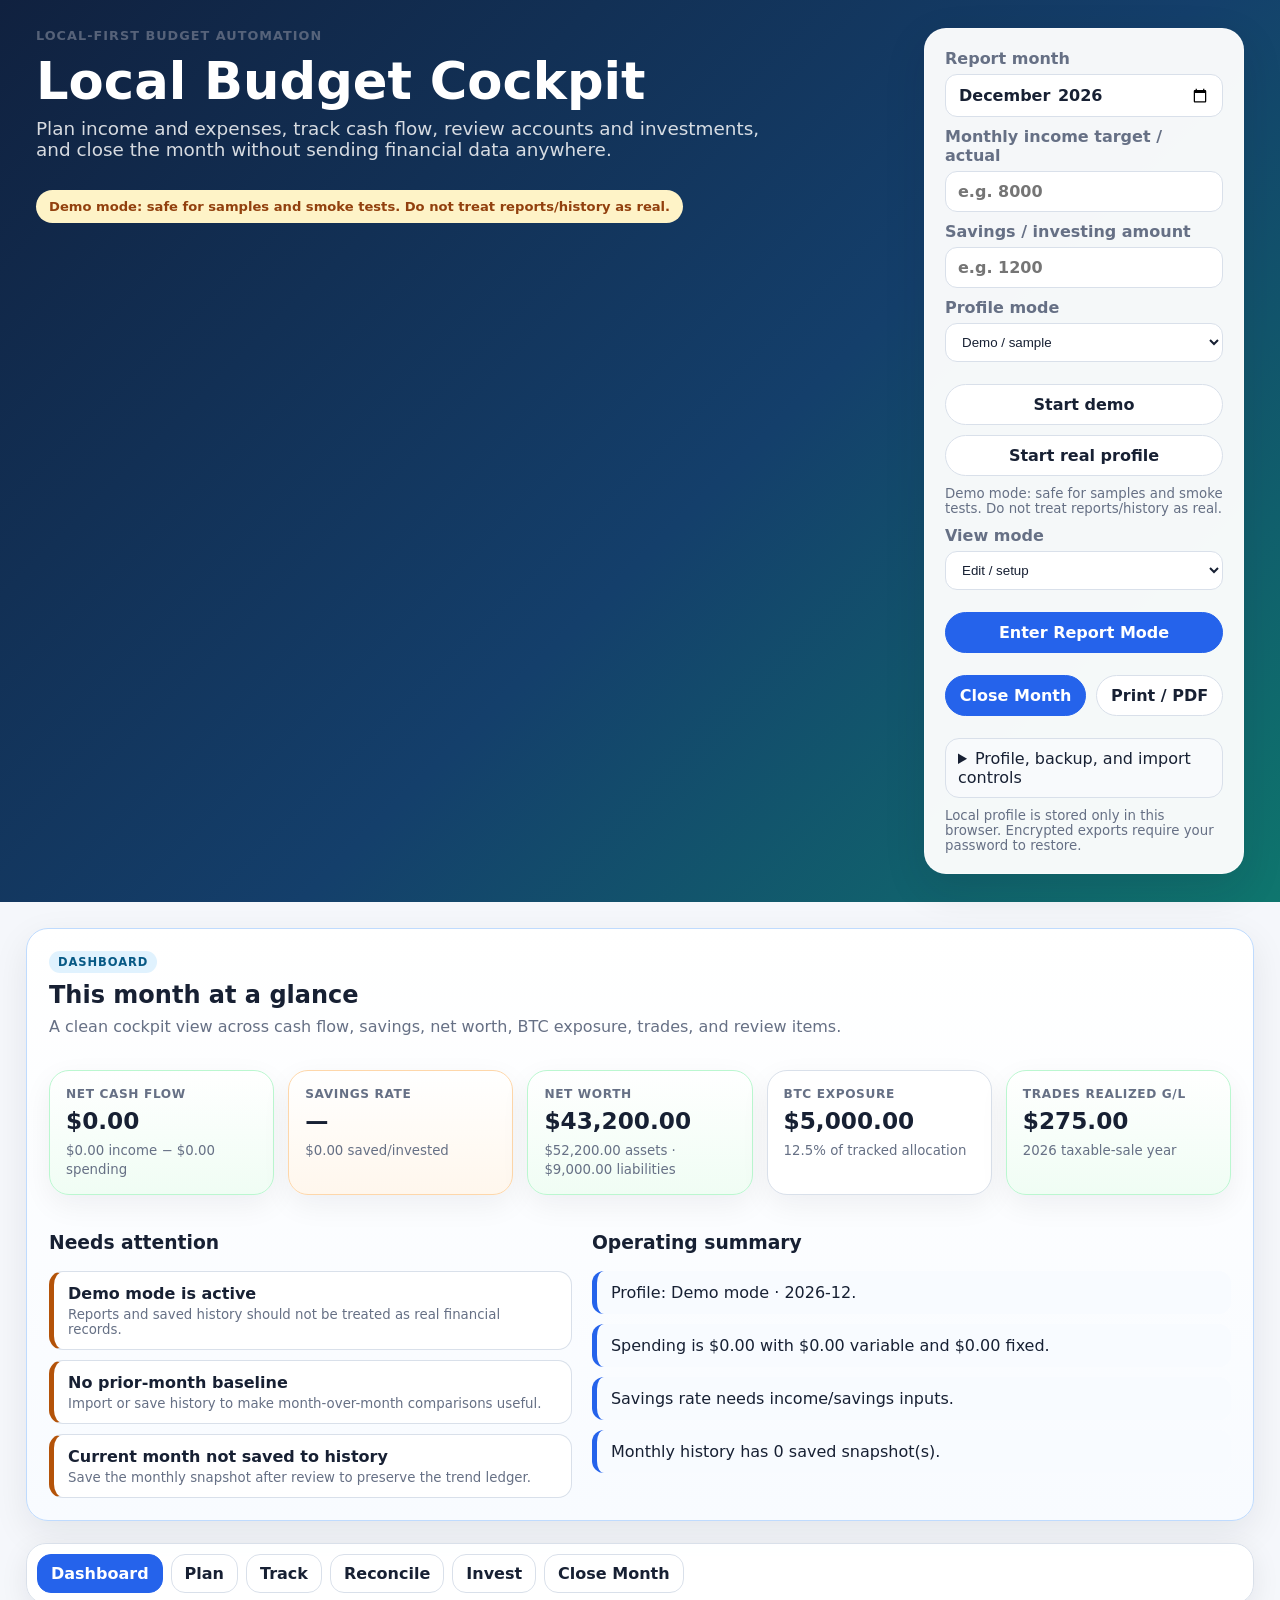
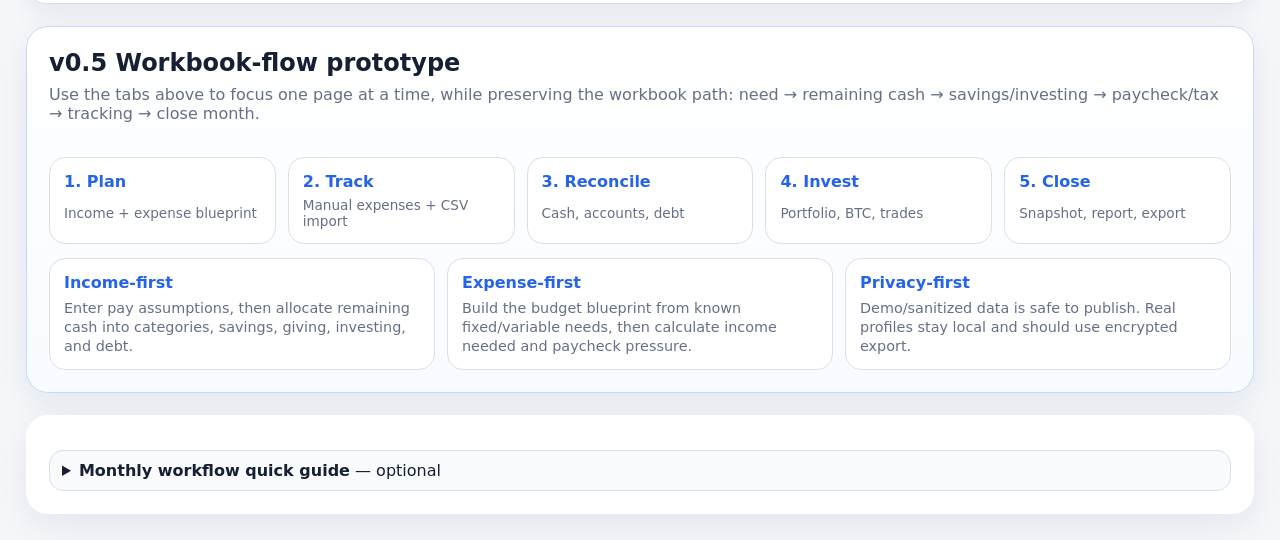
==== commit deee960e: "budget: publish v0.5 sanitized workbook preview" ====
--- a/app/index.html
+++ b/app/index.html
@@ -19,16 +19,15 @@
         <input id="reportMonth" type="month" />
       </label>
       <label>Monthly income target / actual
-        <input id="incomeInput" type="number" step="0.01" placeholder="e.g. 10599.70" />
+        <input id="incomeInput" type="number" step="0.01" placeholder="e.g. 8000" />
       </label>
       <label>Savings / investing amount
-        <input id="savingsInput" type="number" step="0.01" placeholder="e.g. 2925.15" />
+        <input id="savingsInput" type="number" step="0.01" placeholder="e.g. 1200" />
       </label>
       <label>Profile mode
         <select id="profileModeSelect">
           <option value="demo">Demo / sample</option>
           <option value="real">Real profile</option>
-          <option value="workbook_baseline">Workbook baseline</option>
         </select>
       </label>
       <div class="button-row persistence-actions">
@@ -72,7 +71,7 @@
   </header>
 
   <main>
-    <section class="panel dashboard-panel">
+    <section class="panel dashboard-panel page-section" data-page="dashboard">
       <div class="section-head">
         <div>
           <p class="section-tag">Dashboard</p>
@@ -93,6 +92,15 @@
       </div>
     </section>
 
+    <nav class="page-tabs edit-only" aria-label="Budget workflow pages">
+      <button class="active" data-page-tab="dashboard">Dashboard</button>
+      <button data-page-tab="plan">Plan</button>
+      <button data-page-tab="track">Track</button>
+      <button data-page-tab="reconcile">Reconcile</button>
+      <button data-page-tab="invest">Invest</button>
+      <button data-page-tab="close">Close Month</button>
+    </nav>
+
     <section id="reportModeIntro" class="panel report-only">
       <div class="section-head">
         <div>
@@ -104,11 +112,11 @@
       </div>
     </section>
 
-    <section class="panel workflow-overview edit-only">
-      <div class="section-head">
-        <div>
-          <h2>v0.4 Workbook-flow prototype</h2>
-          <p>Start from either income or expenses, then move through the same logic your workbook used: need → remaining cash → savings/investing → paycheck/tax → tracking → close month.</p>
+    <section class="panel workflow-overview edit-only page-section" data-page="dashboard">
+      <div class="section-head">
+        <div>
+          <h2>v0.5 Workbook-flow prototype</h2>
+          <p>Use the tabs above to focus one page at a time, while preserving the workbook path: need → remaining cash → savings/investing → paycheck/tax → tracking → close month.</p>
         </div>
       </div>
       <div class="workflow-steps workbook-flow-nav">
@@ -125,7 +133,7 @@
       </div>
     </section>
 
-    <section class="panel edit-only">
+    <section class="panel edit-only page-section" data-page="dashboard">
       <details>
         <summary><strong>Monthly workflow quick guide</strong> — optional</summary>
         <ol>
@@ -140,7 +148,7 @@
       </details>
     </section>
 
-    <section id="plan-workflow" class="panel grid two workflow-section edit-only">
+    <section id="plan-workflow" class="panel grid two workflow-section edit-only page-section" data-page="plan">
       <div>
         <p class="section-tag">Plan</p>
         <h2>1. Income + paycheck foundation</h2>
@@ -192,7 +200,7 @@
         </details>
         <div class="button-row">
           <button id="applyPlanningSpine">Refresh planning spine</button>
-          <button id="resetPlanningSpine">Reset workbook baseline</button>
+          <button id="resetPlanningSpine">Reset demo assumptions</button>
           <button id="exportPlanningSpine">Export planning spine CSV</button>
         </div>
         <small id="planningStatus" class="save-status">Planning assumptions are local to this browser/profile.</small>
@@ -205,13 +213,13 @@
       </div>
     </section>
 
-    <section class="panel grid two workflow-section">
+    <section id="blueprint-workflow" class="panel grid two workflow-section page-section" data-page="plan">
       <div>
         <p class="section-tag">Plan</p>
         <h2>2. Budget Blueprint: expenses, giving, savings, investing</h2>
         <p>The blueprint is the app’s budget source of truth. Organize categories and subcategories here; monthly targets derive from this automatically.</p>
         <label>Blueprint monthly income
-          <input id="blueprintIncomeInput" type="number" step="0.01" placeholder="e.g. 10599.70" />
+          <input id="blueprintIncomeInput" type="number" step="0.01" placeholder="e.g. 8000" />
         </label>
         <div id="blueprintEditor" class="table-wrap editor-table"></div>
         <div class="button-row">
@@ -221,25 +229,25 @@
         </div>
         <details>
           <summary>Advanced CSV editor</summary>
-          <textarea id="blueprintInput" rows="10" spellcheck="false">Housing,Mortgage/Rent,fixed,1800
-Utilities,Electric/Gas/Water,fixed,450
-Groceries,Food,variable,700
-Gas,Transportation,variable,250
-Dining Out,Food,variable,300
-Tithes/Giving,Giving,giving,10%
-Investing,Brokerage/Retirement,savings,1466.39
-Debt Payoff,Debt,debt,500</textarea>
+          <textarea id="blueprintInput" rows="10" spellcheck="false">Housing,Rent,Rent or mortgage,fixed,1600,19200,monthly,need
+Utilities,Power,Electric bill,fixed,140,1680,monthly,need
+Food,Groceries,Weekly groceries,variable,650,7800,weekly,need
+Transportation,Fuel,Gas and charging,variable,220,2640,monthly,need
+Giving,Charity,Recurring giving,giving,5%,,monthly,giving
+Savings,Emergency Fund,Emergency savings,savings,500,6000,monthly,savings
+Investing,Retirement,Retirement contribution,savings,900,10800,monthly,invest
+Debt,Student Loan,Extra principal,debt,250,3000,monthly,debt</textarea>
         </details>
       </div>
       <div>
         <h2>Blueprint Summary</h2>
-        <p>Preferred format: <code>Category,Subcategory,Class,Monthly Target</code></p>
-        <p>Legacy format still works: <code>Category,Class,Monthly Target</code>. Optional percent form: <code>Groceries,Food,variable,6.5%</code></p>
+        <p>Preferred format: <code>Category,Subcategory,Item,Class,Monthly,Yearly,Frequency,Priority</code></p>
+        <p>Legacy format still works: <code>Category,Subcategory,Item,Class,Monthly,Yearly,Frequency,Priority</code>. Optional percent form: <code>Groceries,Food,Weekly groceries,variable,6.5%,,weekly,need</code></p>
         <div id="blueprintSummary" class="blueprint-summary"></div>
       </div>
     </section>
 
-    <section id="track-workflow" class="panel grid two workflow-section">
+    <section id="track-workflow" class="panel grid two workflow-section page-section" data-page="track">
       <div>
         <p class="section-tag">Track</p>
         <h2>3. Track expenses: manual entry or CSV import</h2>
@@ -247,7 +255,7 @@
         <div class="manual-entry-card">
           <h3>Manual transaction</h3>
           <div class="mini-grid">
-            <label>Date <input id="manualTxDate" type="date" /></label>
+            <label>Date optional <input id="manualTxDate" type="date" /></label>
             <label>Description <input id="manualTxDescription" type="text" placeholder="e.g. Grocery run" /></label>
             <label>Amount <input id="manualTxAmount" type="number" step="0.01" placeholder="expense positive or negative" /></label>
             <label>Category <input id="manualTxCategory" type="text" placeholder="e.g. Groceries" /></label>
@@ -295,7 +303,7 @@
       </div>
     </section>
 
-    <section class="panel grid two workflow-section">
+    <section class="panel grid two workflow-section page-section" data-page="plan">
       <div>
         <p class="section-tag">Plan · Auto-derived</p>
         <h2>5. Monthly targets from blueprint</h2>
@@ -308,11 +316,11 @@
         </div>
         <details>
           <summary>Advanced CSV editor</summary>
-          <textarea id="targetsInput" rows="8" spellcheck="false">Groceries,700
-Gas,250
-Dining Out,300
-Utilities,450
-Fun,250</textarea>
+          <textarea id="targetsInput" rows="8" spellcheck="false">Food,650
+Transportation,220
+Utilities,140
+Savings,500
+Investing,900</textarea>
         </details>
       </div>
       <div>
@@ -322,20 +330,20 @@
       </div>
     </section>
 
-    <section class="panel grid two workflow-section">
+    <section class="panel grid two workflow-section page-section" data-page="close">
       <div>
         <p class="section-tag">Import</p>
         <h2>6. Prior-month baseline</h2>
         <p>Optional: enter last month’s totals to generate month-over-month comparisons.</p>
         <div class="mini-grid">
           <label>Prior spending
-            <input id="priorSpendingInput" type="number" step="0.01" placeholder="e.g. 5200" />
+            <input id="priorSpendingInput" type="number" step="0.01" placeholder="e.g. 4200" />
           </label>
           <label>Prior income
-            <input id="priorIncomeInput" type="number" step="0.01" placeholder="e.g. 10599" />
+            <input id="priorIncomeInput" type="number" step="0.01" placeholder="e.g. 8000" />
           </label>
           <label>Prior savings / investing
-            <input id="priorSavingsInput" type="number" step="0.01" placeholder="e.g. 1800" />
+            <input id="priorSavingsInput" type="number" step="0.01" placeholder="e.g. 1200" />
           </label>
           <label>Prior debt payoff
             <input id="priorDebtInput" type="number" step="0.01" placeholder="optional" />
@@ -358,7 +366,7 @@
       </div>
     </section>
 
-    <section id="review-workflow" class="panel workflow-section edit-only">
+    <section id="review-workflow" class="panel workflow-section edit-only page-section" data-page="reconcile">
       <div class="section-head">
         <div>
           <p class="section-tag">Review</p>
@@ -367,7 +375,7 @@
         </div>
         <div class="button-row">
           <button id="deriveCashExpenses">Derive from live data</button>
-          <button id="resetCashExpenses">Reset workbook baseline</button>
+          <button id="resetCashExpenses">Reset demo assumptions</button>
           <button id="exportCashExpenses">Export reconciliation CSV</button>
         </div>
       </div>
@@ -381,7 +389,7 @@
       <div id="cashExpensesTable" class="table-wrap"></div>
     </section>
 
-    <section class="panel grid two workflow-section edit-only">
+    <section class="panel grid two workflow-section edit-only page-section" data-page="reconcile">
       <div>
         <p class="section-tag">Review</p>
         <h2>7. Cash / accounts ledger</h2>
@@ -394,9 +402,9 @@
         </div>
         <details>
           <summary>Advanced CSV editor</summary>
-          <textarea id="accountsInput" rows="8" spellcheck="false">Checking,checking,8378.52,Spend/Deposit
-Emergency Fund,savings,6202,Emergency/Savings
-Cash,cash,150,Cash</textarea>
+          <textarea id="accountsInput" rows="8" spellcheck="false">Checking,checking,4200,Operating
+Emergency Fund,savings,8000,Emergency/Savings
+Cash,cash,100,Cash</textarea>
         </details>
       </div>
       <div>
@@ -406,7 +414,7 @@
       </div>
     </section>
 
-    <section id="invest-workflow" class="panel workflow-section report-summary-section">
+    <section id="invest-workflow" class="panel workflow-section report-summary-section page-section" data-page="invest">
       <div class="section-head">
         <div>
           <p class="section-tag">Review</p>
@@ -414,7 +422,7 @@
           <p>Workbook-parity investment/BTC tracking using explicit market assumptions. Next iteration should expand this into full portfolio allocation and rebalancing. Tracking only — not financial advice.</p>
         </div>
         <div class="button-row">
-          <button id="resetInvestingBtc">Reset workbook baseline</button>
+          <button id="resetInvestingBtc">Reset demo assumptions</button>
           <button id="exportInvestingBtc">Export Investing/BTC CSV</button>
         </div>
       </div>
@@ -428,7 +436,7 @@
       <div id="investingBtcTable" class="table-wrap"></div>
     </section>
 
-    <section class="panel grid two workflow-section report-summary-section">
+    <section class="panel grid two workflow-section report-summary-section page-section" data-page="invest">
       <div>
         <p class="section-tag">Review</p>
         <h2>9. Taxable trades</h2>
@@ -436,19 +444,15 @@
         <div id="tradesEditor" class="table-wrap editor-table"></div>
         <div class="button-row">
           <button id="addTradeRow">Add trade</button>
-          <button id="resetTrades">Reset workbook baseline</button>
+          <button id="resetTrades">Reset demo assumptions</button>
           <button id="exportTrades">Export trades CSV</button>
         </div>
         <details>
           <summary>Advanced CSV editor</summary>
           <textarea id="tradesInput" rows="9" spellcheck="false">Year,DateSerial,Asset,Shares,Avg Share $,Cost Basis,Execute Price,Proceeds,Net G/L
-2026,46050,IBRX,720,4.85,,6.04,4435.06,
-2026,46066,IBRX,220,4.85,1067,7.12,1566.36,
-2026,46066,GLDM,28.475499,,2446.77,99.26,2826.48,379.71
-2026,46066,MSTR,11.162969,154.91577554322689,1729.32,133.15,1486.35,-242.97
-2026,46066,BTC,0.68855345,102816.47,, ,47265.46,
-2026,46097,GLDM,67,85.93,5757.31,99.16,,
-2026,46108,STRC,75,99.86,7489.5,99.8,7484.99,-4.51</textarea>
+2026,45670,DEMO,10,100,1000,120,1200,200
+2026,45700,FUND,5,80,400,75,375,-25
+2026,45720,BTC,0.01,50000,500,60000,600,100</textarea>
         </details>
       </div>
       <div>
@@ -458,7 +462,7 @@
       </div>
     </section>
 
-    <section class="panel grid two workflow-section report-summary-section">
+    <section class="panel grid two workflow-section report-summary-section page-section" data-page="invest">
       <div>
         <p class="section-tag">Review</p>
         <h2>10. Net worth + allocation snapshot</h2>
@@ -471,11 +475,11 @@
         </div>
         <details>
           <summary>Advanced CSV editor</summary>
-          <textarea id="netWorthInput" rows="9" spellcheck="false">Checking,asset,cash,8378.52,no
-Emergency Fund,asset,cash,6202,no
-Brokerage,asset,investing,50000,no
-BTC,asset,btc,25000,yes
-Mortgage,liability,debt,250000,no</textarea>
+          <textarea id="netWorthInput" rows="9" spellcheck="false">Checking,asset,cash,4200,no
+Emergency Fund,asset,cash,8000,no
+Retirement,asset,investing,35000,no
+BTC,asset,btc,5000,yes
+Student Loan,liability,debt,9000,no</textarea>
         </details>
       </div>
       <div>
@@ -485,26 +489,26 @@
       </div>
     </section>
 
-    <section class="panel grid two workflow-section edit-only">
+    <section class="panel grid two workflow-section edit-only page-section" data-page="plan">
       <div>
         <p class="section-tag">Plan</p>
         <h2>11. Paycheck / tax planner</h2>
         <p>Estimate net pay, projected annual net, and budget surplus/deficit.</p>
         <div class="mini-grid">
           <label>Gross pay per paycheck
-            <input id="payGrossInput" type="number" step="0.01" placeholder="e.g. 6088.19" />
+            <input id="payGrossInput" type="number" step="0.01" placeholder="e.g. 3000" />
           </label>
           <label>Paychecks per year
-            <input id="paychecksInput" type="number" step="0.01" value="26" />
+            <input id="paychecksInput" type="number" step="0.01" value="24" />
           </label>
           <label>Pre-tax deductions
-            <input id="payPretaxInput" type="number" step="0.01" placeholder="e.g. 215.63" />
+            <input id="payPretaxInput" type="number" step="0.01" placeholder="e.g. 250" />
           </label>
           <label>Post-tax deductions
             <input id="payPosttaxInput" type="number" step="0.01" placeholder="optional" />
           </label>
           <label>Estimated tax rate %
-            <input id="payTaxRateInput" type="number" step="0.01" placeholder="e.g. 28" />
+            <input id="payTaxRateInput" type="number" step="0.01" placeholder="e.g. 22" />
           </label>
           <label>Extra withholding
             <input id="payExtraWithholdingInput" type="number" step="0.01" placeholder="optional" />
@@ -521,23 +525,23 @@
       </div>
     </section>
 
-    <section class="panel grid two workflow-section edit-only">
+    <section class="panel grid two workflow-section edit-only page-section" data-page="reconcile">
       <div>
         <p class="section-tag">Review</p>
         <h2>12. Debt payoff tracker</h2>
         <p>Optional: track whether payoff progress is ahead or behind plan.</p>
         <div class="mini-grid">
           <label>Starting debt balance
-            <input id="debtStartInput" type="number" step="0.01" placeholder="e.g. 12000" />
+            <input id="debtStartInput" type="number" step="0.01" placeholder="e.g. 9000" />
           </label>
           <label>Current debt balance
-            <input id="debtCurrentInput" type="number" step="0.01" placeholder="e.g. 9400" />
+            <input id="debtCurrentInput" type="number" step="0.01" placeholder="e.g. 6000" />
           </label>
           <label>Planned payoff this month
-            <input id="debtPlannedInput" type="number" step="0.01" placeholder="e.g. 500" />
+            <input id="debtPlannedInput" type="number" step="0.01" placeholder="e.g. 300" />
           </label>
           <label>Actual payoff this month
-            <input id="debtActualInput" type="number" step="0.01" placeholder="e.g. 650" />
+            <input id="debtActualInput" type="number" step="0.01" placeholder="e.g. 350" />
           </label>
         </div>
       </div>
@@ -549,7 +553,7 @@
       </div>
     </section>
 
-    <section id="report-workflow" class="panel workflow-section">
+    <section id="report-workflow" class="panel workflow-section page-section" data-page="close">
       <div class="section-head">
         <div>
           <p class="section-tag">Report</p>
@@ -562,7 +566,7 @@
       <div id="summary" class="summary"></div>
     </section>
 
-    <section class="panel">
+    <section class="panel page-section" data-page="close">
       <div class="section-head">
         <div>
           <h2>Charts</h2>
@@ -581,7 +585,7 @@
       </div>
     </section>
 
-    <section class="panel">
+    <section class="panel page-section" data-page="close">
       <div class="section-head">
         <div>
           <h2>Monthly Snapshot History</h2>
@@ -597,7 +601,7 @@
       <div id="snapshotLedgerTable" class="table-wrap"></div>
     </section>
 
-    <section class="panel">
+    <section class="panel page-section" data-page="close">
       <div class="section-head">
         <div>
           <h2>Category Review</h2>
@@ -607,7 +611,7 @@
       <div id="categoryTable"></div>
     </section>
 
-    <section class="panel edit-only">
+    <section class="panel edit-only page-section" data-page="track">
       <div class="section-head">
         <div>
           <h2>Uncategorized Review</h2>
@@ -617,7 +621,7 @@
       <div id="reviewTable" class="table-wrap"></div>
     </section>
 
-    <section id="export-workflow" class="panel workflow-section edit-only">
+    <section id="export-workflow" class="panel workflow-section edit-only page-section" data-page="close">
       <div class="section-head">
         <div>
           <p class="section-tag">Export</p>
@@ -633,11 +637,11 @@
       </div>
     </section>
 
-    <section class="panel edit-only">
-      <div class="section-head">
-        <div>
-          <h2>Transactions Import</h2>
-          <p>Standardized transaction table after CSV normalization and rules.</p>
+    <section class="panel edit-only page-section" data-page="track">
+      <div class="section-head">
+        <div>
+          <h2>Unified Transaction Ledger</h2>
+          <p>Manual and imported transactions land here together. Use source/review status to tell them apart.</p>
         </div>
       </div>
       <div class="table-wrap"><table id="transactionsTable"></table></div>
--- a/app/styles.css
+++ b/app/styles.css
@@ -221,3 +221,36 @@
 .hero-advanced { background: rgba(255,255,255,.72); }
 .hero-advanced label { margin-top: 10px; }
 .hero .lede { color: rgba(255,255,255,.92); }
+
+/* v0.5 tabbed workbook shell */
+.page-tabs {
+  position: sticky;
+  top: 0;
+  z-index: 5;
+  display: flex;
+  gap: 8px;
+  flex-wrap: wrap;
+  padding: 10px;
+  border: 1px solid var(--line);
+  border-radius: 20px;
+  background: rgba(255,255,255,.92);
+  backdrop-filter: blur(10px);
+  box-shadow: 0 8px 28px rgba(15,23,42,.08);
+}
+.page-tabs button { border-radius: 14px; padding: 9px 13px; }
+.page-tabs button.active { background: var(--accent); border-color: var(--accent); color: white; }
+body.edit-mode .page-section[data-page] { display: none; }
+body.edit-mode .page-section[data-page].active-page { display: block; }
+body.edit-mode .grid.two.page-section[data-page].active-page { display: grid; }
+body.edit-mode .dashboard-panel.page-section.active-page { display: block; }
+body.report-mode .page-tabs { display: none !important; }
+.manual-entry-card input:focus,
+.manual-entry-card select:focus,
+.editor-table input:focus {
+  outline: 3px solid rgba(37,99,235,.18);
+  border-color: var(--accent);
+}
+@media (max-width: 850px) {
+  .page-tabs { position: static; }
+  .page-tabs button { flex: 1 1 140px; }
+}
